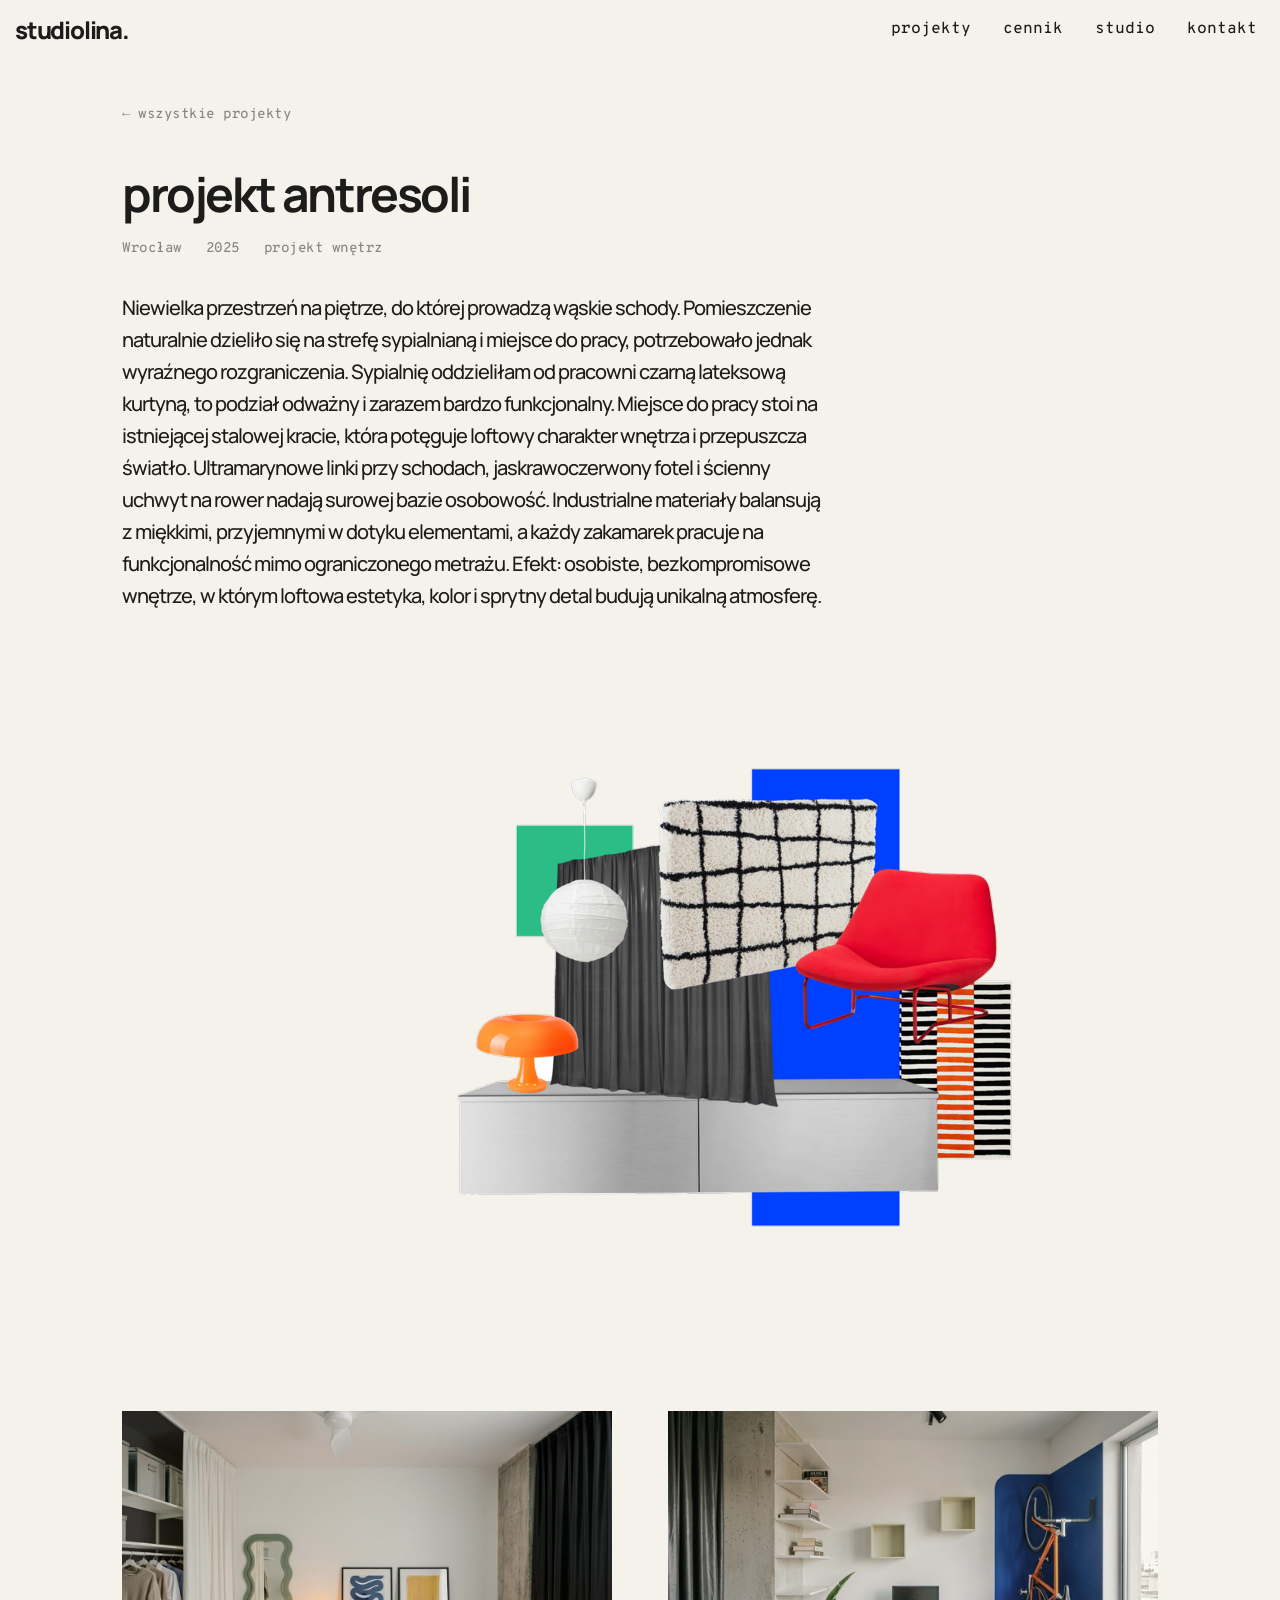
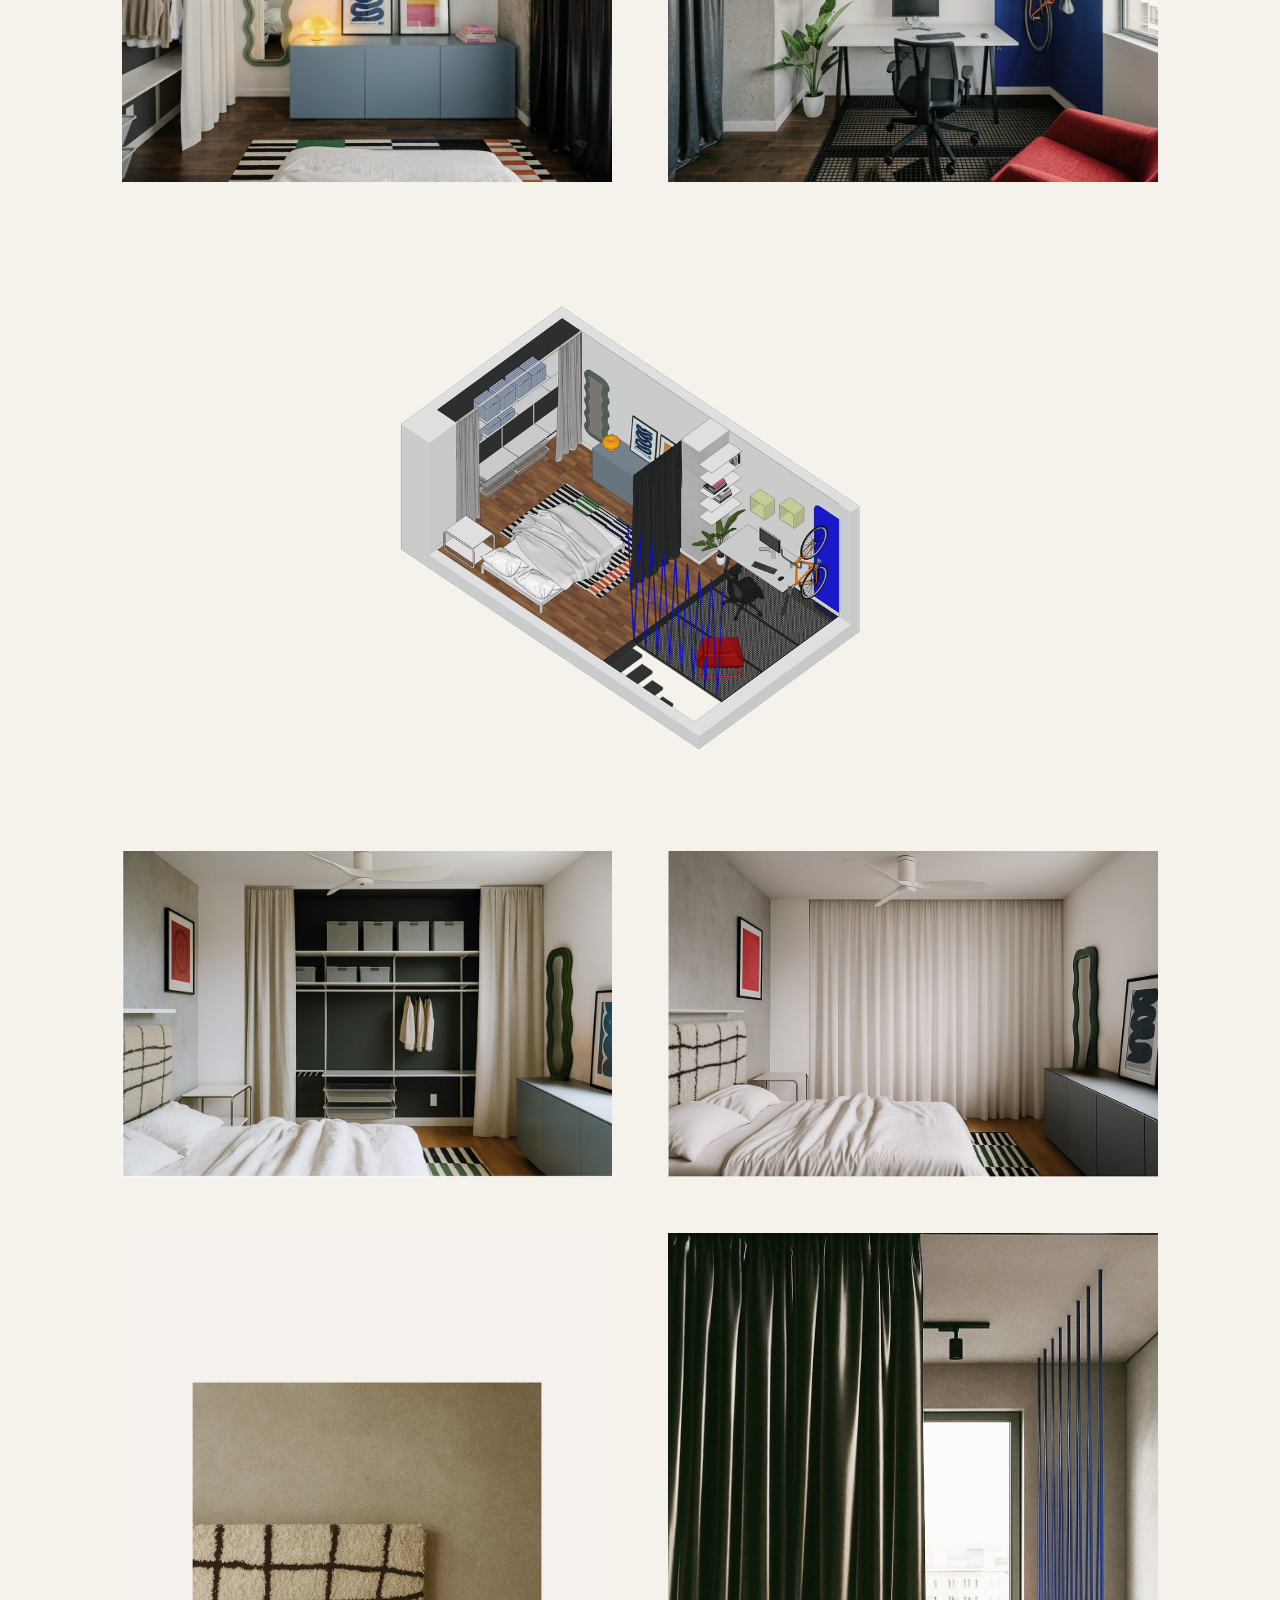
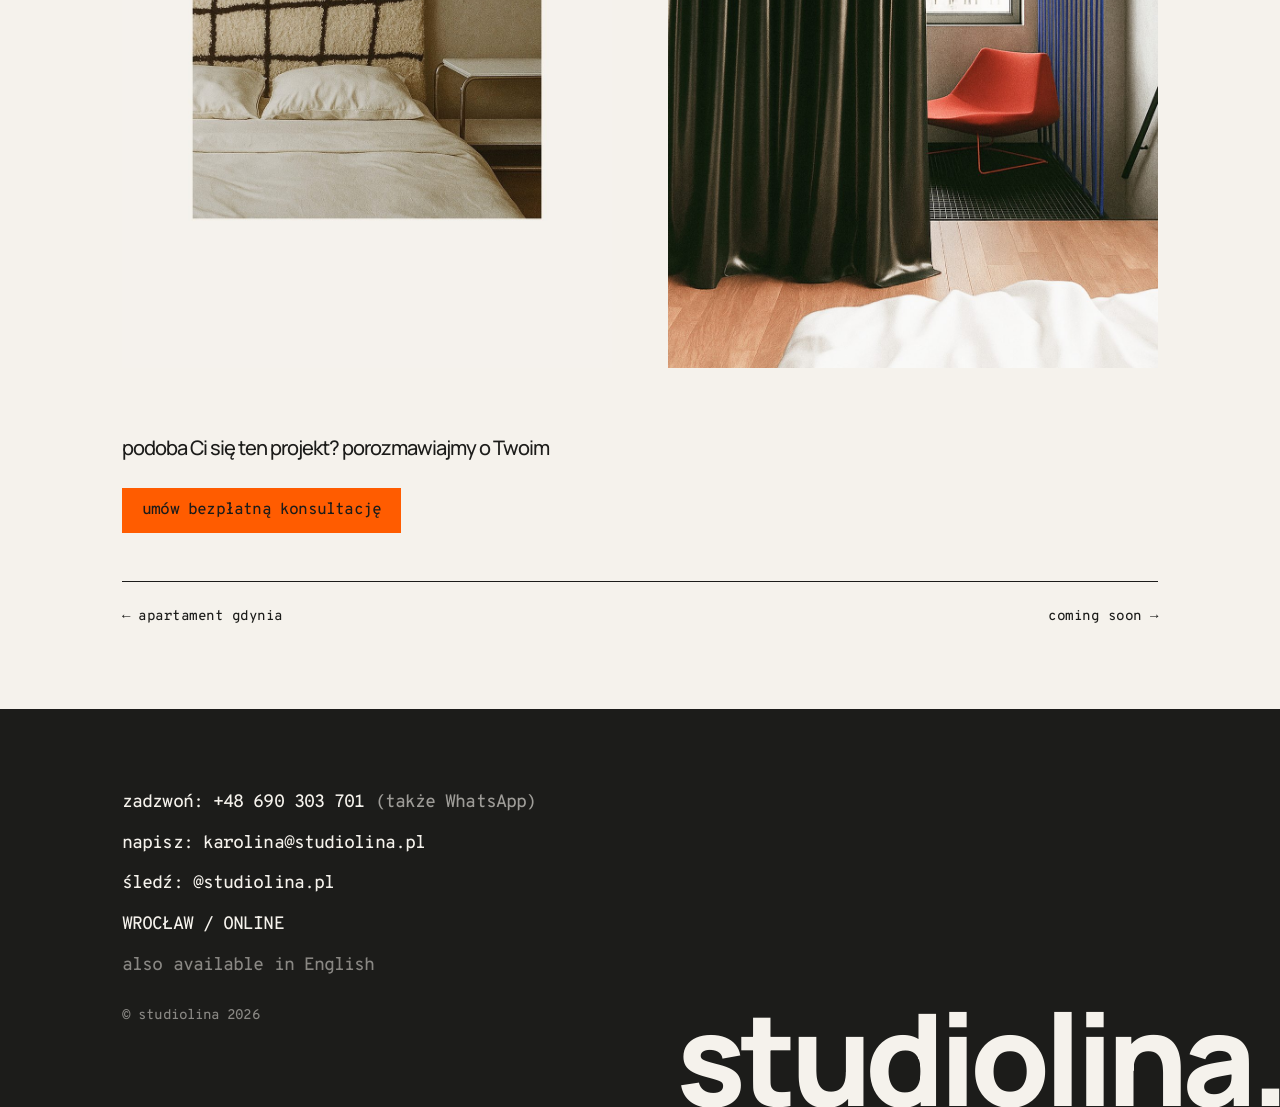
==== projekt-antresola.html @ fcff965a "Pierwsza wersja nowej strony" ====
<!DOCTYPE html>
<html lang="pl">
<head>
  <meta charset="UTF-8">
  <meta name="viewport" content="width=device-width, initial-scale=1.0">
  <meta name="description" content="Projekt antresoli – wnętrze loftowe, Wrocław, studiolina">
  <title>Projekt antresoli – studiolina</title>
  <link rel="preload" href="assets/fonts/manrope-800.woff2" as="font" type="font/woff2" crossorigin>
  <link rel="preload" href="assets/fonts/manrope-500.woff2" as="font" type="font/woff2" crossorigin>
  <link rel="stylesheet" href="style.css">
</head>
<body>

  <!-- NAV -->
  <nav class="nav">
    <a href="index.html" class="nav__logo">studiolina.</a>
    <button class="nav__burger" aria-label="Menu" aria-expanded="false">
      <span></span>
      <span></span>
      <span></span>
    </button>
    <div class="nav__links">
      <a href="index.html#projekty">projekty</a>
      <a href="index.html#cennik">cennik</a>
      <a href="index.html#studio">studio</a>
      <a href="index.html#kontakt">kontakt</a>
    </div>
  </nav>

  <!-- PROJEKT -->
  <section class="projekt">
    <div class="container">

      <a href="index.html#projekty" class="projekt__back">← wszystkie projekty</a>

      <h1 class="projekt__title">projekt antresoli</h1>

      <div class="projekt__meta">
        <span>Wrocław</span>
        <span>2025</span>
        <span>projekt wnętrz</span>
      </div>

      <p class="projekt__desc">Niewielka przestrzeń na piętrze, do której prowadzą wąskie schody. Pomieszczenie naturalnie dzieliło się na strefę sypialnianą i miejsce do pracy, potrzebowało jednak wyraźnego rozgraniczenia. Sypialnię oddzieliłam od pracowni czarną lateksową kurtyną, to podział odważny i zarazem bardzo funkcjonalny. Miejsce do pracy stoi na istniejącej stalowej kracie, która potęguje loftowy charakter wnętrza i przepuszcza światło. Ultramarynowe linki przy schodach, jaskrawoczerwony fotel i ścienny uchwyt na rower nadają surowej bazie osobowość. Industrialne materiały balansują z miękkimi, przyjemnymi w dotyku elementami, a każdy zakamarek pracuje na funkcjonalność mimo ograniczonego metrażu. Efekt: osobiste, bezkompromisowe wnętrze, w którym loftowa estetyka, kolor i sprytny detal budują unikalną atmosferę.</p>

      <div class="projekt__gallery">
        <img src="assets/antresola/antresola-1.png" alt="Projekt antresoli – strefa pracy na stalowej kracie">
        <div class="projekt__pair">
          <img src="assets/antresola/antresola-2.jpg" alt="Projekt antresoli">
          <img src="assets/antresola/antresola-3.jpg" alt="Projekt antresoli">
        </div>
        <img src="assets/antresola/antresola-4.png" alt="Projekt antresoli – strefa sypialniana">
        <div class="projekt__pair">
          <img src="assets/antresola/antresola-5.jpg" alt="Projekt antresoli">
          <img src="assets/antresola/antresola-6.jpg" alt="Projekt antresoli">
        </div>
        <div class="projekt__pair">
          <img src="assets/antresola/antresola-7.jpg" alt="Projekt antresoli">
          <img src="assets/antresola/antresola-8.jpg" alt="Projekt antresoli">
        </div>
      </div>

      <div class="projekt__cta">
        <p class="projekt__cta-text">podoba Ci się ten projekt? porozmawiajmy o Twoim</p>
        <a href="https://calendly.com/karolina-studiolina/20min" target="_blank" rel="noopener" class="btn btn--primary">umów bezpłatną konsultację</a>
      </div>

      <nav class="projekt__nav">
        <a href="projekt-gdynia.html" class="projekt__nav-item">← apartament gdynia</a>
        <a href="projekt-coming-soon.html" class="projekt__nav-item">coming soon →</a>
      </nav>

    </div>
  </section>

  <!-- FOOTER -->
  <footer id="kontakt" class="footer">
    <div class="container footer__content">
      <div class="footer__info">
        <p>zadzwoń: <a href="tel:+48690303701">+48 690 303 701</a> <span class="footer__note">(także WhatsApp)</span></p>
        <p>napisz: <a href="mailto:karolina@studiolina.pl">karolina@studiolina.pl</a></p>
        <p>śledź: <a href="https://instagram.com/studiolina.pl" target="_blank" rel="noopener">@studiolina.pl</a></p>
        <p class="footer__location">WROCŁAW / ONLINE</p>
        <p class="footer__lang">also available in English</p>
        <p class="footer__copy">© studiolina 2026</p>
      </div>
      <p class="footer__logo">studiolina.</p>
    </div>
  </footer>

  <script>
    const burger = document.querySelector('.nav__burger');
    const links = document.querySelector('.nav__links');

    burger.addEventListener('click', () => {
      burger.classList.toggle('active');
      links.classList.toggle('open');
      burger.setAttribute('aria-expanded', links.classList.contains('open'));
    });

    links.querySelectorAll('a').forEach(a => {
      a.addEventListener('click', () => {
        burger.classList.remove('active');
        links.classList.remove('open');
        burger.setAttribute('aria-expanded', 'false');
      });
    });

    // Scroll reveal
    const revealTargets = document.querySelectorAll('.projekt__gallery > *, .projekt__cta, .projekt__nav');

    const io = new IntersectionObserver(entries => {
      entries.forEach(e => {
        if (e.isIntersecting) {
          e.target.classList.add('is-visible');
          io.unobserve(e.target);
        }
      });
    }, { threshold: 0.1, rootMargin: '0px 0px -5% 0px' });

    revealTargets.forEach(el => {
      el.classList.add('reveal');
      io.observe(el);
    });
  </script>
</body>
</html>
---- style.css ----
/* ===== FONTY (self-hosted, bez zaleznosci od Google Fonts) ===== */
/* unicode-range: latin + latin-ext (polskie znaki: a c e l n o s z z) */

/* Manrope 500 */
@font-face {
  font-family: 'Manrope'; font-style: normal; font-weight: 500; font-display: swap;
  src: url('assets/fonts/manrope-500-ext.woff2') format('woff2');
  unicode-range: U+0100-02AF,U+0304,U+0308,U+0329,U+1E00-1E9F,U+1EF2-1EFF,U+2020,U+20A0-20AB,U+20AD-20C0,U+2113,U+2C60-2C7F,U+A720-A7FF;
}
@font-face {
  font-family: 'Manrope'; font-style: normal; font-weight: 500; font-display: swap;
  src: url('assets/fonts/manrope-500.woff2') format('woff2');
  unicode-range: U+0000-00FF,U+0131,U+0152-0153,U+02BB-02BC,U+02C6,U+02DA,U+02DC,U+0304,U+0308,U+0329,U+2000-206F,U+2074,U+20AC,U+2122,U+2191,U+2193,U+2212,U+2215,U+FEFF,U+FFFD;
}
/* Manrope 700 */
@font-face {
  font-family: 'Manrope'; font-style: normal; font-weight: 700; font-display: swap;
  src: url('assets/fonts/manrope-700-ext.woff2') format('woff2');
  unicode-range: U+0100-02AF,U+0304,U+0308,U+0329,U+1E00-1E9F,U+1EF2-1EFF,U+2020,U+20A0-20AB,U+20AD-20C0,U+2113,U+2C60-2C7F,U+A720-A7FF;
}
@font-face {
  font-family: 'Manrope'; font-style: normal; font-weight: 700; font-display: swap;
  src: url('assets/fonts/manrope-700.woff2') format('woff2');
  unicode-range: U+0000-00FF,U+0131,U+0152-0153,U+02BB-02BC,U+02C6,U+02DA,U+02DC,U+0304,U+0308,U+0329,U+2000-206F,U+2074,U+20AC,U+2122,U+2191,U+2193,U+2212,U+2215,U+FEFF,U+FFFD;
}
/* Manrope 800 (logo) */
@font-face {
  font-family: 'Manrope'; font-style: normal; font-weight: 800; font-display: swap;
  src: url('assets/fonts/manrope-800-ext.woff2') format('woff2');
  unicode-range: U+0100-02AF,U+0304,U+0308,U+0329,U+1E00-1E9F,U+1EF2-1EFF,U+2020,U+20A0-20AB,U+20AD-20C0,U+2113,U+2C60-2C7F,U+A720-A7FF;
}
@font-face {
  font-family: 'Manrope'; font-style: normal; font-weight: 800; font-display: swap;
  src: url('assets/fonts/manrope-800.woff2') format('woff2');
  unicode-range: U+0000-00FF,U+0131,U+0152-0153,U+02BB-02BC,U+02C6,U+02DA,U+02DC,U+0304,U+0308,U+0329,U+2000-206F,U+2074,U+20AC,U+2122,U+2191,U+2193,U+2212,U+2215,U+FEFF,U+FFFD;
}
/* Overpass Mono 500 */
@font-face {
  font-family: 'Overpass Mono'; font-style: normal; font-weight: 500; font-display: swap;
  src: url('assets/fonts/overpassmono-500-ext.woff2') format('woff2');
  unicode-range: U+0100-02AF,U+0304,U+0308,U+0329,U+1E00-1E9F,U+1EF2-1EFF,U+2020,U+20A0-20AB,U+20AD-20C0,U+2113,U+2C60-2C7F,U+A720-A7FF;
}
@font-face {
  font-family: 'Overpass Mono'; font-style: normal; font-weight: 500; font-display: swap;
  src: url('assets/fonts/overpassmono-500.woff2') format('woff2');
  unicode-range: U+0000-00FF,U+0131,U+0152-0153,U+02BB-02BC,U+02C6,U+02DA,U+02DC,U+0304,U+0308,U+0329,U+2000-206F,U+2074,U+20AC,U+2122,U+2191,U+2193,U+2212,U+2215,U+FEFF,U+FFFD;
}

/* ===== RESET & BASE ===== */
*, *::before, *::after {
  margin: 0;
  padding: 0;
  box-sizing: border-box;
}

:root {
  --bg: #f5f2ec;
  --accent-bg: #cad8de;
  --dark: #1c1c1a;
  --orange: #ff5c00;
  --heading: #2c4a52;
  --light: #f5f2ec;
  --font-main: 'Manrope', sans-serif;
  --font-mono: 'Overpass Mono', monospace;
  --max-width: 1196px;
  --side-padding: 122px;
  --ease-soft: cubic-bezier(0.22, 1, 0.36, 1);
}

/* ===== MOTION ===== */
/* klasa .reveal jest dodawana przez JS — bez JS wszystko jest widoczne */
.reveal {
  opacity: 0;
  transform: translateY(24px);
  transition:
    opacity 0.8s var(--ease-soft),
    transform 0.8s var(--ease-soft);
  transition-delay: var(--reveal-delay, 0s);
}

.reveal.is-visible {
  opacity: 1;
  transform: none;
}

@media (prefers-reduced-motion: reduce) {
  .reveal {
    opacity: 1;
    transform: none;
    transition: none;
  }
  .hero__overlay {
    animation: none;
  }
}

html {
  scroll-behavior: smooth;
}

body {
  font-family: var(--font-main);
  background-color: var(--bg);
  color: var(--dark);
  line-height: 1.6;
  -webkit-font-smoothing: antialiased;
}

a {
  color: inherit;
  text-decoration: none;
}

img {
  display: block;
  max-width: 100%;
}

/* ===== CONTAINER ===== */
.container {
  max-width: calc(var(--max-width) + var(--side-padding) * 2);
  margin: 0 auto;
  padding: 0 var(--side-padding);
}

/* ===== NAV ===== */
.nav {
  display: flex;
  justify-content: space-between;
  align-items: center;
  padding: 0 15px;
  height: 60px;
  background-color: var(--bg);
  position: sticky;
  top: 0;
  left: 0;
  right: 0;
  z-index: 100;
}

.nav__logo {
  font-family: var(--font-main);
  font-weight: 800;
  font-size: 24px;
  letter-spacing: -1.2px;
  color: var(--dark);
}

.nav__links {
  display: flex;
  gap: 16px;
  font-family: var(--font-mono);
  font-weight: 500;
  font-size: 16px;
}

.nav__links a {
  transition: background-color 0.3s ease, color 0.3s ease;
  padding: 4px 8px;
}

.nav__links a:hover {
  background-color: var(--orange);
  color: var(--dark);
}

.nav__lang {
  opacity: 0.6;
}

/* Burger — hidden on desktop */
.nav__burger {
  display: none;
  background: none;
  border: none;
  cursor: pointer;
  padding: 4px;
  z-index: 200;
}

.nav__burger span {
  display: block;
  width: 24px;
  height: 2px;
  background-color: var(--dark);
  margin: 5px 0;
  transition: transform 0.3s, opacity 0.3s;
}

.nav__burger.active span:nth-child(1) {
  transform: translateY(7px) rotate(45deg);
}

.nav__burger.active span:nth-child(2) {
  opacity: 0;
}

.nav__burger.active span:nth-child(3) {
  transform: translateY(-7px) rotate(-45deg);
}

/* ===== BUTTONS ===== */
.btn {
  display: inline-block;
  font-family: var(--font-mono);
  font-weight: 500;
  font-size: 16px;
  letter-spacing: -0.8px;
  padding: 10px 20px;
  cursor: pointer;
  transition: background-color 0.35s ease, color 0.35s ease, border-color 0.35s ease;
  white-space: nowrap;
}

.btn--primary {
  background-color: var(--orange);
  color: var(--dark);
}

.btn--primary:hover {
  background-color: var(--dark);
  color: var(--light);
}

.btn--outline {
  border: 1px solid var(--light);
  color: var(--light);
  background: transparent;
}

.btn--outline:hover {
  background-color: var(--light);
  color: var(--dark);
}

/* ===== HERO ===== */
.hero {
  position: relative;
  height: 100vh;
  min-height: 700px;
  max-height: 940px;
  overflow: hidden;
}

.hero__img {
  width: 100%;
  height: 100%;
  object-fit: cover;
}

/* Katowicka (hero_2): trzymaj dolną krawędź zdjęcia, ucinaj od góry */
.hero__img[src*="hero_2"] {
  object-position: center bottom;
}

/* gradient od lewej krawędzi do ~połowy szerokości hero */
.hero::after {
  content: '';
  position: absolute;
  inset: 0;
  background: linear-gradient(
    to right,
    rgba(28, 28, 26, 0.82) 0%,
    rgba(28, 28, 26, 0.55) 25%,
    rgba(28, 28, 26, 0) 55%
  );
  pointer-events: none;
}

.hero__overlay {
  position: absolute;
  left: max(var(--side-padding), calc(50vw - (var(--max-width) + var(--side-padding) * 2) / 2 + var(--side-padding)));
  bottom: 35%;
  max-width: 620px;
  z-index: 2;
  animation: hero-in 1s var(--ease-soft) 0.25s backwards;
}

@keyframes hero-in {
  from {
    opacity: 0;
    transform: translateY(24px);
  }
}

.hero__title {
  font-family: var(--font-main);
  font-weight: 700;
  font-size: 40px;
  line-height: 1.25;
  letter-spacing: -2px;
  color: var(--light);
  margin-bottom: 22px;
}

.hero__sub {
  font-family: var(--font-mono);
  font-weight: 500;
  font-size: 15px;
  letter-spacing: -0.5px;
  color: var(--light);
  opacity: 0.85;
  margin-bottom: 28px;
}

.hero__buttons {
  display: flex;
  gap: 16px;
}

.cennik__cta {
  display: flex;
  gap: 16px;
  justify-content: flex-start;
  align-items: center;
  flex-wrap: wrap;
}

/* outline button on the light cennik background needs dark contrast */
.cennik__cta .btn--outline {
  border-color: var(--dark);
  color: var(--dark);
}

.cennik__cta .btn--outline:hover {
  background-color: var(--dark);
  color: var(--light);
}

/* ----- Hero carousel ----- */
.hero__slides {
  position: absolute;
  inset: 0;
}

.hero__slide {
  position: absolute;
  inset: 0;
  display: block;
  opacity: 0;
  transition: opacity 1.2s ease;
}

.hero__slide.is-active {
  opacity: 1;
}

.hero__dots {
  position: absolute;
  right: var(--side-padding);
  top: 28px;
  z-index: 3;
  display: flex;
  gap: 10px;
}

.hero__dot {
  width: 11px;
  height: 11px;
  padding: 0;
  border: 1.5px solid var(--light);
  border-radius: 50%;
  background: transparent;
  cursor: pointer;
  transition: background-color 0.3s ease, transform 0.3s ease;
}

.hero__dot:hover {
  transform: scale(1.15);
}

.hero__dot.is-active {
  background: var(--light);
}

/* ===== SECTIONS ===== */
.section {
  padding: 80px 0;
}

.section--accent {
  background-color: var(--accent-bg);
}

.section__title {
  font-family: var(--font-main);
  font-weight: 700;
  font-size: 32px;
  letter-spacing: -1px;
  line-height: 1.25;
  color: var(--heading);
  margin-bottom: 50px;
}

.section__title--dark {
  color: var(--dark);
}

/* ===== PROCES ===== */
.proces__list {
  list-style: decimal;
  padding-left: 48px;
  margin-bottom: 50px;
  max-width: 1200px;
}

.proces__list li {
  font-size: 18px;
  font-weight: 400;
  letter-spacing: -0.5px;
  line-height: 1.5;
  color: var(--heading);
  margin-bottom: 24px;
}

.proces__list li strong {
  font-weight: 700;
}

.proces__time {
  opacity: 0.7;
}

.proces__inner {
  display: flex;
  align-items: stretch;
  gap: 64px;
}

.proces__text {
  flex: 1;
  min-width: 0;
}

.proces__photo {
  flex: 0 0 400px;
  width: 400px;
  max-width: 45%;
  aspect-ratio: 1 / 1;
  align-self: center;
  display: flex;
  align-items: center;
  justify-content: center;
  background-color: rgba(28, 28, 26, 0.06);
  border: 1px dashed rgba(28, 28, 26, 0.25);
  overflow: hidden;
}

.proces__photo--filled {
  background-color: transparent;
  border: none;
}

.proces__photo img {
  width: 100%;
  height: 100%;
  object-fit: cover;
  object-position: center 68%;
  display: block;
}

.proces__photo-label {
  font-family: var(--font-mono);
  font-size: 14px;
  line-height: 1.5;
  text-align: center;
  color: var(--dark);
  opacity: 0.45;
  padding: 0 16px;
}

/* ===== PROJEKTY ===== */
.projekty__grid {
  display: flex;
  gap: 28px;
}

.projekty__item {
  flex: 1;
}

.projekty__item .projekty__img-wrap {
  overflow: hidden;
}

.projekty__item img {
  width: 100%;
  display: block;
  transition: transform 1s var(--ease-soft);
}

.projekty__item:hover img {
  transform: scale(1.03);
}

.projekty__label {
  font-family: var(--font-mono);
  font-weight: 500;
  font-size: 13px;
  letter-spacing: -0.5px;
  color: var(--dark);
  padding-top: 8px;
  text-align: center;
  opacity: 0;
  transition: opacity 0.5s ease;
}

.projekty__item:hover .projekty__label {
  opacity: 1;
}

/* ===== OPINIE ===== */
.opinie__carousel {
  display: flex;
  align-items: center;
  gap: 24px;
  max-width: 1080px;
  margin: 0 auto 32px;
}

.opinie__track {
  flex: 1;
  display: grid;
}

.opinie__slide {
  grid-area: 1 / 1;
  opacity: 0;
  visibility: hidden;
  transition: opacity 0.5s ease;
}

.opinie__slide--active {
  opacity: 1;
  visibility: visible;
}

.opinie__pair {
  display: flex;
  justify-content: center;
  gap: 52px;
}

.opinie__item {
  flex: 1;
  max-width: 480px;
}

.opinie__text {
  font-weight: 500;
  font-size: 16px;
  letter-spacing: -0.5px;
  line-height: 1.7;
  color: var(--heading);
  margin-bottom: 12px;
}

.opinie__author {
  font-family: var(--font-mono);
  font-weight: 500;
  font-size: 13px;
  letter-spacing: -0.5px;
  color: var(--heading);
  opacity: 0.5;
}

.opinie__arrow {
  display: flex;
  align-items: center;
  justify-content: center;
  background: none;
  border: none;
  color: var(--heading);
  cursor: pointer;
  padding: 8px;
  transition: opacity 0.2s;
  flex-shrink: 0;
}

.opinie__arrow:hover {
  opacity: 0.6;
}

.opinie__source {
  font-family: var(--font-mono);
  font-weight: 500;
  font-size: 14px;
  letter-spacing: -0.5px;
}

.opinie__source a {
  color: var(--heading);
  opacity: 0.6;
  transition: opacity 0.2s;
}

.opinie__source a:hover {
  opacity: 1;
}

/* ===== CENNIK ===== */
.cennik__grid {
  display: flex;
  gap: 52px;
  margin-bottom: 50px;
}

.cennik__card {
  flex: 1;
  background-color: var(--dark);
  padding: 24px;
  color: var(--light);
  transition: transform 1s var(--ease-soft);
}

.cennik__card:hover {
  transform: scale(1.03);
}

.cennik__name {
  font-family: var(--font-main);
  font-weight: 500;
  font-size: 30px;
  letter-spacing: -1.6px;
  line-height: 1.5;
  margin-bottom: 8px;
}

.cennik__desc {
  font-weight: 500;
  font-size: 18px;
  letter-spacing: -0.8px;
  margin-bottom: 4px;
}

.cennik__price {
  font-weight: 700;
  font-size: 18px;
  letter-spacing: -0.8px;
  margin-bottom: 20px;
}

.cennik__list {
  list-style: disc;
  padding-left: 30px;
}

.cennik__list li {
  font-weight: 400;
  font-size: 16px;
  line-height: 1.4;
  margin-bottom: 10px;
}

/* ===== ABOUT ===== */
.about__grid {
  display: flex;
  gap: 52px;
  align-items: flex-start;
}

.about__photo {
  width: 364px;
  height: 493px;
  object-fit: cover;
  flex-shrink: 0;
}

.about__text {
  font-weight: 500;
  font-size: 16px;
  letter-spacing: 0;
  line-height: 1.6;
  max-width: 464px;
  color: var(--heading);
}

.about__text p {
  margin-bottom: 20px;
}

.about__text a {
  color: var(--heading);
  text-decoration: underline;
  text-underline-offset: 3px;
  transition: color 0.3s ease;
}

.about__text a:hover {
  color: var(--orange);
}

/* ===== PROJEKT (podstrona) ===== */
.projekt {
  padding: 40px 0 80px;
}

.projekt__back {
  display: inline-block;
  font-family: var(--font-mono);
  font-weight: 500;
  font-size: 14px;
  letter-spacing: -0.5px;
  color: var(--dark);
  opacity: 0.5;
  margin-bottom: 40px;
  transition: opacity 0.2s;
}

.projekt__back:hover {
  opacity: 1;
}

.projekt__title {
  font-family: var(--font-main);
  font-weight: 700;
  font-size: 48px;
  letter-spacing: -2.4px;
  line-height: 1.15;
  color: var(--dark);
  margin-bottom: 16px;
}

.projekt__meta {
  display: flex;
  gap: 24px;
  font-family: var(--font-mono);
  font-weight: 500;
  font-size: 14px;
  letter-spacing: -0.5px;
  color: var(--dark);
  opacity: 0.5;
  margin-bottom: 32px;
}

.projekt__desc {
  font-weight: 500;
  font-size: 20px;
  letter-spacing: -1px;
  line-height: 1.6;
  max-width: 700px;
  margin-bottom: 48px;
}

.projekt__gallery {
  display: flex;
  flex-direction: column;
  gap: 56px;
}

.projekt__gallery img {
  width: 100%;
  display: block;
}

.projekt__gallery img.projekt__img--half {
  width: 50%;
}

.projekt__pair {
  display: flex;
  gap: 56px;
}

.projekt__pair img {
  flex: 1;
  min-width: 0;
  object-fit: cover;
}

/* powiększenie zawartości obrazu bez zmiany layoutu (np. rzut z dużymi marginesami) */
.projekt__zoom-wrap {
  flex: 1;
  min-width: 0;
  overflow: hidden;
}

.projekt__zoom-wrap img {
  width: 100%;
  height: 100%;
  object-fit: contain;
  transform: scale(1.3);
  transform-origin: center 68%;
}

.projekt__cta {
  margin-top: 64px;
  text-align: left;
}

.projekt__cta-text {
  font-weight: 500;
  font-size: 20px;
  letter-spacing: -1px;
  line-height: 1.6;
  margin-bottom: 24px;
}

.projekt__nav {
  display: flex;
  justify-content: space-between;
  align-items: center;
  margin-top: 48px;
  padding-top: 24px;
  border-top: 1px solid var(--dark);
  font-family: var(--font-mono);
  font-weight: 500;
  font-size: 14px;
  letter-spacing: -0.5px;
}

.projekt__nav-item {
  transition: color 0.2s;
}

.projekt__nav-item:hover {
  color: var(--orange);
}

.projekt__nav-item--disabled {
  opacity: 0.3;
  pointer-events: none;
}

/* ===== FOOTER ===== */
.footer {
  background-color: var(--dark);
  padding: 80px 0;
  position: relative;
  overflow: hidden;
}

.footer__content {
  display: flex;
  justify-content: space-between;
  align-items: flex-end;
}

.footer__info {
  font-family: var(--font-mono);
  font-weight: 500;
  font-size: 18px;
  letter-spacing: -0.9px;
  color: var(--light);
}

.footer__info p {
  margin-bottom: 12px;
}

.footer__info p:last-child {
  margin-bottom: 0;
}

.footer__info a:hover {
  color: var(--orange);
}

.footer__note {
  opacity: 0.6;
}

.footer__location {
  margin-top: 12px;
  font-weight: 500;
}

.footer__lang {
  opacity: 0.5;
  margin-top: 8px;
}

.footer__copy {
  opacity: 0.5;
  margin-top: 24px;
  font-size: 14px;
}

.footer__logo {
  font-family: var(--font-main);
  font-weight: 800;
  font-size: 128px;
  letter-spacing: -6.4px;
  color: var(--light);
  line-height: 1;
  position: absolute;
  bottom: -14px;
  right: -5px;
}


/* ===== RESPONSIVE ===== */
@media (max-width: 1024px) {
  :root {
    --side-padding: 40px;
  }

  .hero__title {
    font-size: 32px;
  }

  .section__title {
    font-size: 28px;
  }

  .hero__overlay {
    left: 40px;
    max-width: 500px;
  }

  .proces__list li {
    font-size: 18px;
  }

  .proces__inner {
    flex-direction: column;
    gap: 40px;
  }

  .proces__photo {
    flex-basis: auto;
    width: 100%;
    max-width: 400px;
    min-height: 0;
    aspect-ratio: 1 / 1;
    align-self: center;
    margin-left: auto;
    margin-right: auto;
  }

  .projekty__grid {
    flex-wrap: wrap;
  }

  .projekty__item {
    flex: 0 0 calc(33.33% - 19px);
  }

  .cennik__grid {
    flex-direction: column;
    gap: 24px;
  }

  .about__grid {
    flex-direction: column;
  }

  .about__photo {
    width: 100%;
    height: auto;
  }

  .about__text {
    max-width: 100%;
  }

  .projekt__title {
    font-size: 36px;
  }

  .footer__content {
    flex-direction: column;
    align-items: flex-start;
    gap: 40px;
  }

  .footer__logo {
    font-size: 72px;
  }
}

@media (max-width: 640px) {
  :root {
    --side-padding: 20px;
  }

  .nav {
    padding: 16px 20px;
  }

  .nav__burger {
    display: block;
  }

  .nav__links {
    display: flex;
    flex-direction: column;
    align-items: center;
    justify-content: center;
    gap: 32px;
    position: fixed;
    top: 0;
    left: 0;
    right: 0;
    bottom: 0;
    background-color: var(--bg);
    font-size: 24px;
    z-index: 150;
    opacity: 0;
    pointer-events: none;
    transition: opacity 0.3s;
  }

  .nav__links.open {
    opacity: 1;
    pointer-events: auto;
  }

  .hero {
    min-height: 500px;
    max-height: 700px;
  }

  /* na mobile gradient idzie od dołu, nie od lewej */
  .hero::after {
    background: linear-gradient(
      to top,
      rgba(28, 28, 26, 0.85) 0%,
      rgba(28, 28, 26, 0.45) 45%,
      rgba(28, 28, 26, 0) 75%
    );
  }

  .hero__overlay {
    left: 20px;
    right: 20px;
    bottom: 10%;
    max-width: none;
  }

  .hero__title {
    font-size: 26px;
    letter-spacing: -1.2px;
  }

  .hero__sub {
    font-size: 13px;
  }

  .hero__buttons {
    flex-direction: column;
    gap: 10px;
  }

  .btn {
    text-align: center;
  }

  .section .container > .btn {
    display: block;
    text-align: center;
  }

  /* przycisk w sekcji "proces" — pełna szerokość */
  .proces__text > .btn {
    display: block;
    width: 100%;
    text-align: center;
  }

  /* przyciski w cenniku — w kolumnie, na całą szerokość */
  .cennik__cta {
    flex-direction: column;
    align-items: stretch;
  }

  .section {
    padding: 60px 0;
  }

  .section__title {
    font-size: 24px;
    margin-bottom: 30px;
  }

  .proces__list {
    padding-left: 24px;
  }

  .proces__list li {
    font-size: 18px;
    margin-bottom: 24px;
  }

  .projekty__grid {
    gap: 0;
  }

  .projekty__item {
    flex: 0 0 100%;
    margin-bottom: 32px;
  }

  .projekty__item:last-child {
    margin-bottom: 0;
  }

  .projekty__item .projekty__img-wrap {
    aspect-ratio: 3 / 4;
  }

  .projekty__item .projekty__img-wrap img {
    height: 100%;
    object-fit: cover;
  }

  .projekty__label {
    opacity: 1;
    padding-top: 6px;
  }

  .about__text {
    font-size: 18px;
  }

  .opinie__pair {
    flex-direction: column;
    gap: 32px;
  }

  .opinie__arrow {
    display: none;
  }

  .opinie__track {
    display: block;
  }

  .opinie__slide {
    opacity: 1;
    visibility: visible;
    position: static;
    margin-bottom: 32px;
  }

  .projekt__title {
    font-size: 28px;
    letter-spacing: -1.4px;
  }

  .projekt__meta {
    gap: 16px;
    font-size: 12px;
    flex-wrap: wrap;
  }

  .projekt__desc {
    font-size: 17px;
    margin-bottom: 32px;
  }

  .projekt__gallery {
    gap: 12px;
  }

  .projekt__pair {
    flex-direction: column;
    gap: 12px;
  }

  .cennik__card {
    padding: 20px;
  }

  .cennik__name {
    font-size: 26px;
  }

  .footer__info {
    font-size: 14px;
    margin-top: -10px;
  }

  .footer__logo {
    font-size: 48px;
    letter-spacing: -2px;
    bottom: -6px;
    right: -5px;
  }
}
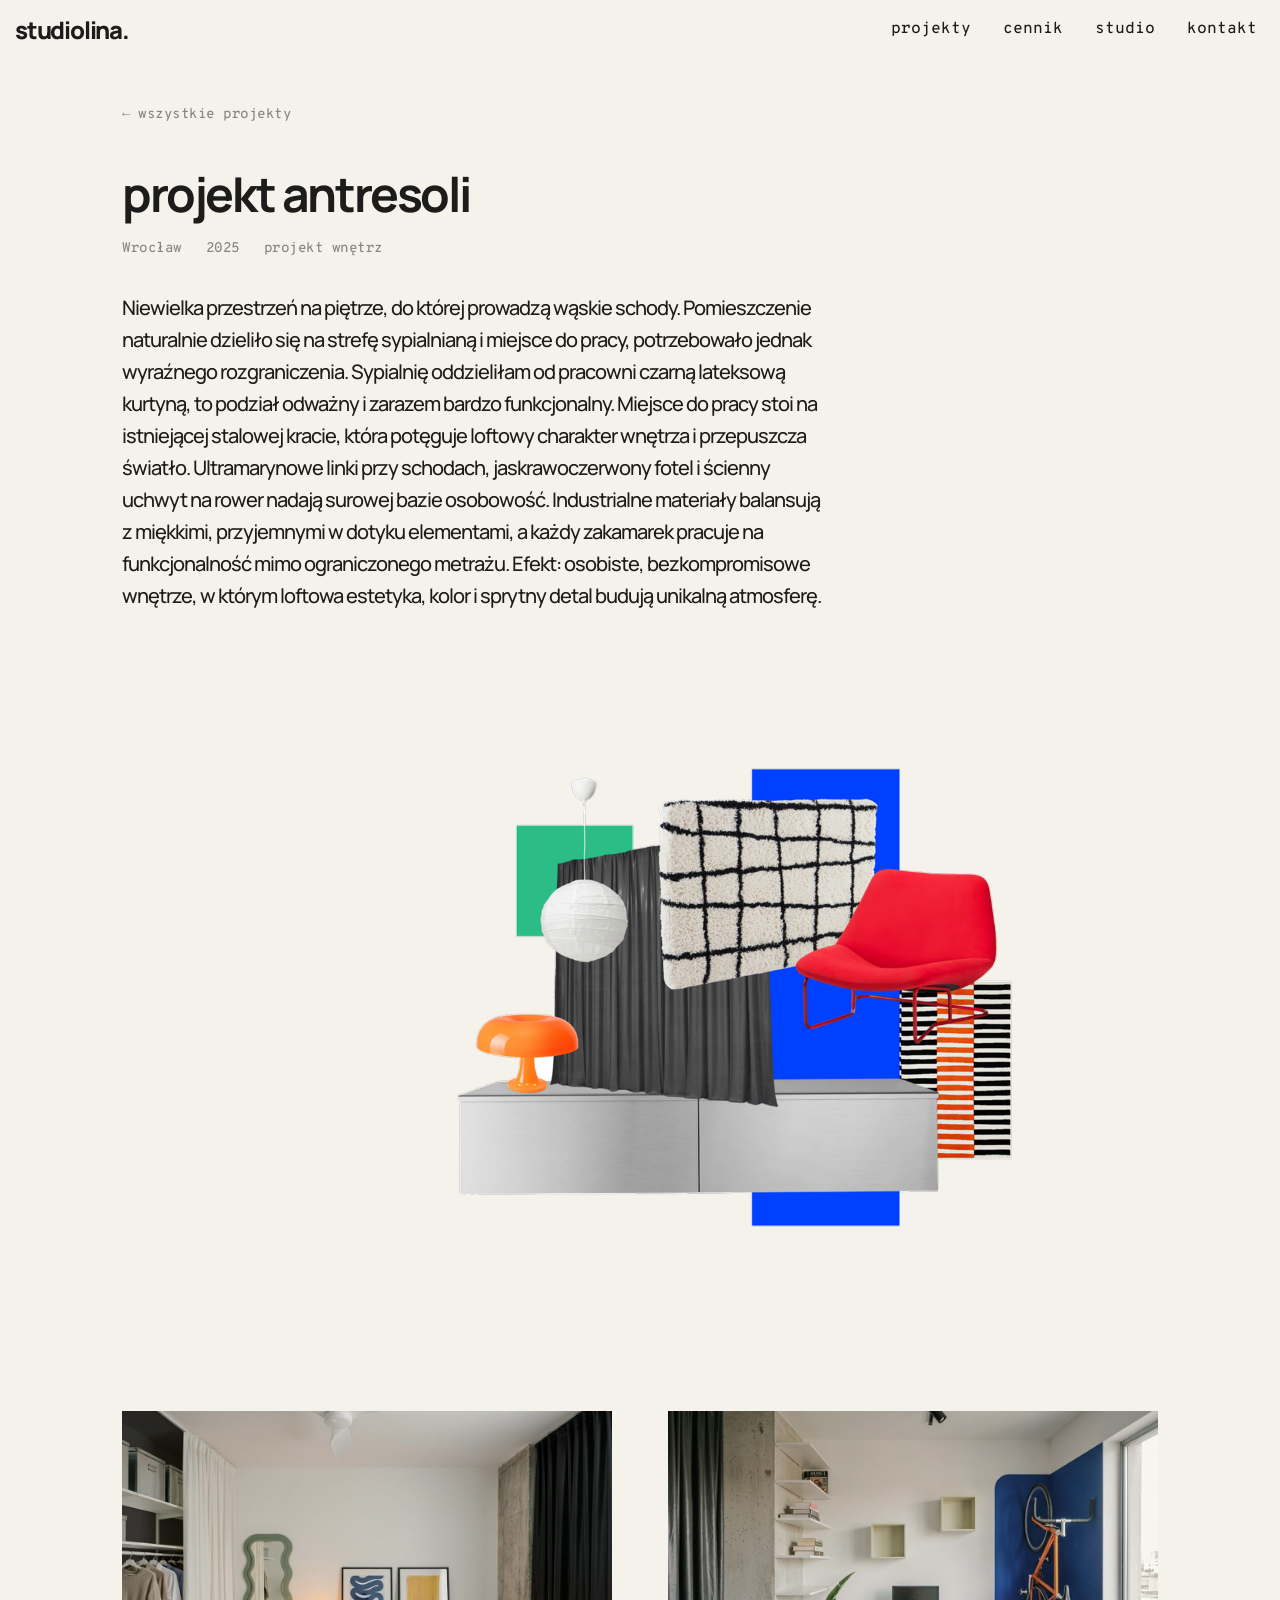
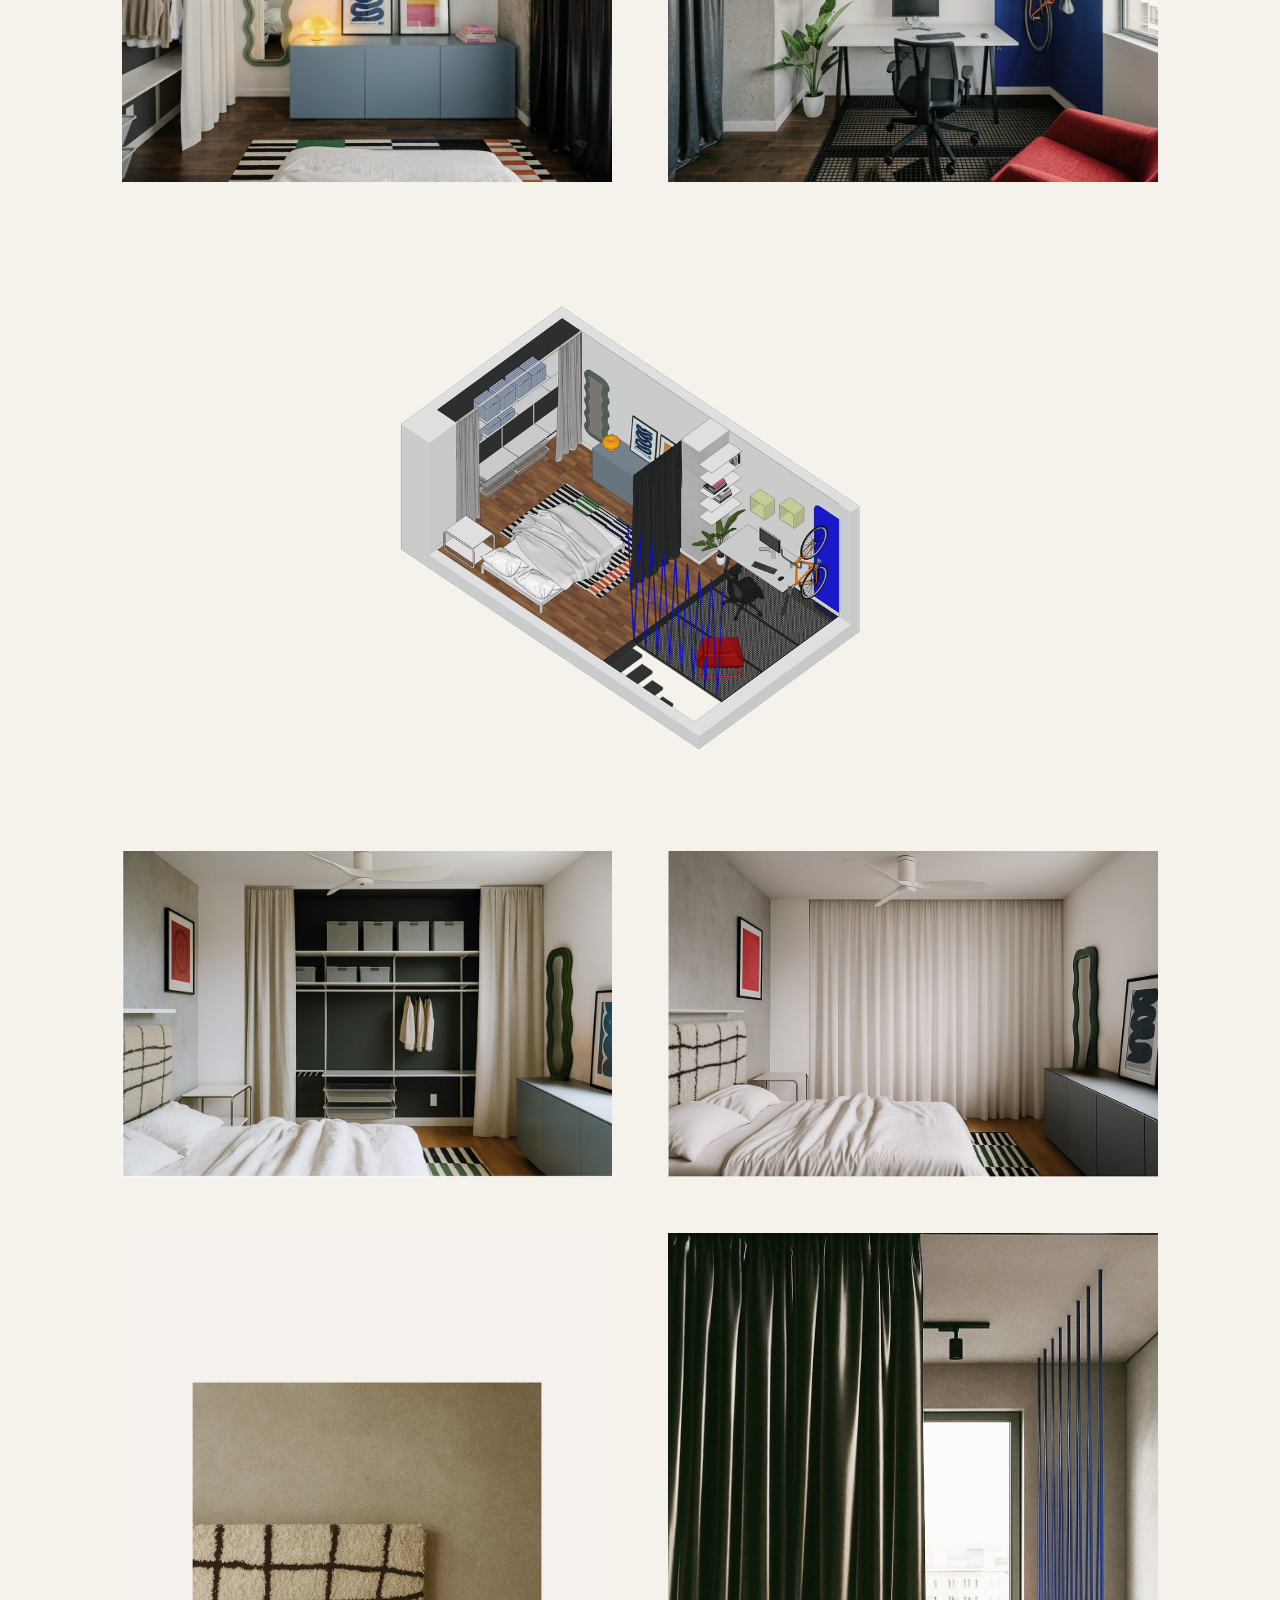
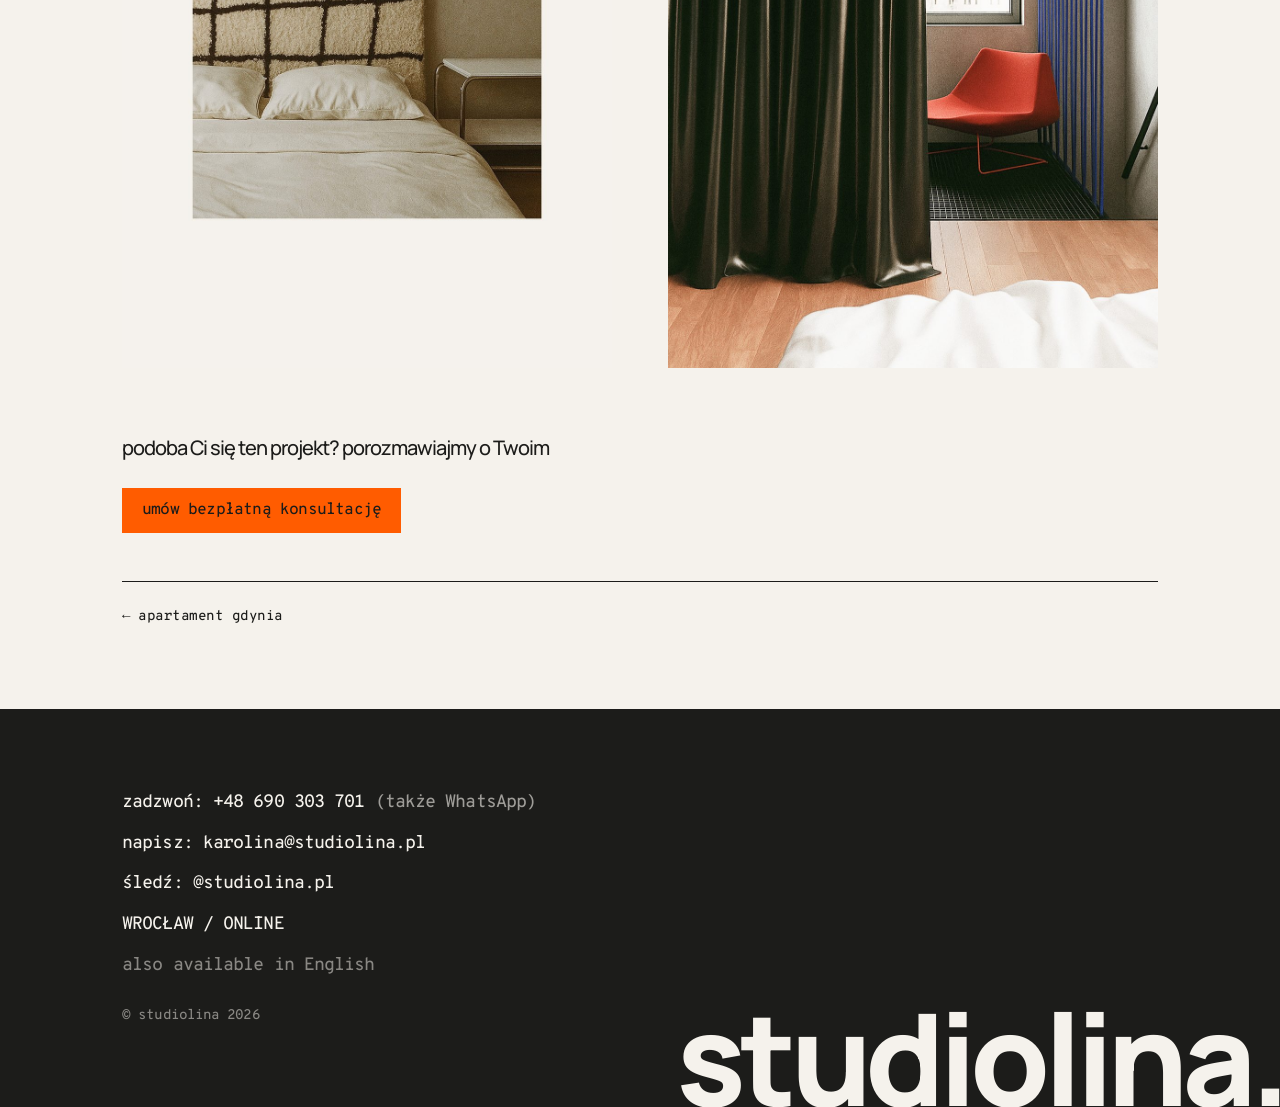
==== commit 3592b982: "Hero: dodaj 3. slajd biskupin_4 z wersja mobilna" ====
--- a/projekt-antresola.html
+++ b/projekt-antresola.html
@@ -1,6 +1,15 @@
 <!DOCTYPE html>
 <html lang="pl">
 <head>
+  <!-- Google tag (gtag.js) -->
+  <script async src="https://www.googletagmanager.com/gtag/js?id=G-KGEE62H60R"></script>
+  <script>
+    window.dataLayer = window.dataLayer || [];
+    function gtag(){dataLayer.push(arguments);}
+    gtag('js', new Date());
+    gtag('config', 'G-KGEE62H60R');
+  </script>
+
   <meta charset="UTF-8">
   <meta name="viewport" content="width=device-width, initial-scale=1.0">
   <meta name="description" content="Projekt antresoli – wnętrze loftowe, Wrocław, studiolina">
@@ -67,7 +76,7 @@
 
       <nav class="projekt__nav">
         <a href="projekt-gdynia.html" class="projekt__nav-item">← apartament gdynia</a>
-        <a href="projekt-coming-soon.html" class="projekt__nav-item">coming soon →</a>
+        <span class="projekt__nav-item projekt__nav-item--disabled"></span>
       </nav>
 
     </div>
--- a/style.css
+++ b/style.css
@@ -288,19 +288,23 @@
   font-weight: 700;
   font-size: 40px;
   line-height: 1.25;
-  letter-spacing: -2px;
+  letter-spacing: 0;
   color: var(--light);
   margin-bottom: 22px;
 }
 
 .hero__sub {
-  font-family: var(--font-mono);
-  font-weight: 500;
-  font-size: 15px;
-  letter-spacing: -0.5px;
+  font-family: var(--font-main);
+  font-weight: 500;
+  font-size: 19px;
+  letter-spacing: 0;
   color: var(--light);
-  opacity: 0.85;
+  opacity: 1;
   margin-bottom: 28px;
+}
+
+.hero__br-mobile {
+  display: none;
 }
 
 .hero__buttons {
@@ -1030,11 +1034,15 @@
 
   .hero__title {
     font-size: 26px;
-    letter-spacing: -1.2px;
+    letter-spacing: 0;
   }
 
   .hero__sub {
-    font-size: 13px;
+    font-size: 15px;
+  }
+
+  .hero__br-mobile {
+    display: inline;
   }
 
   .hero__buttons {
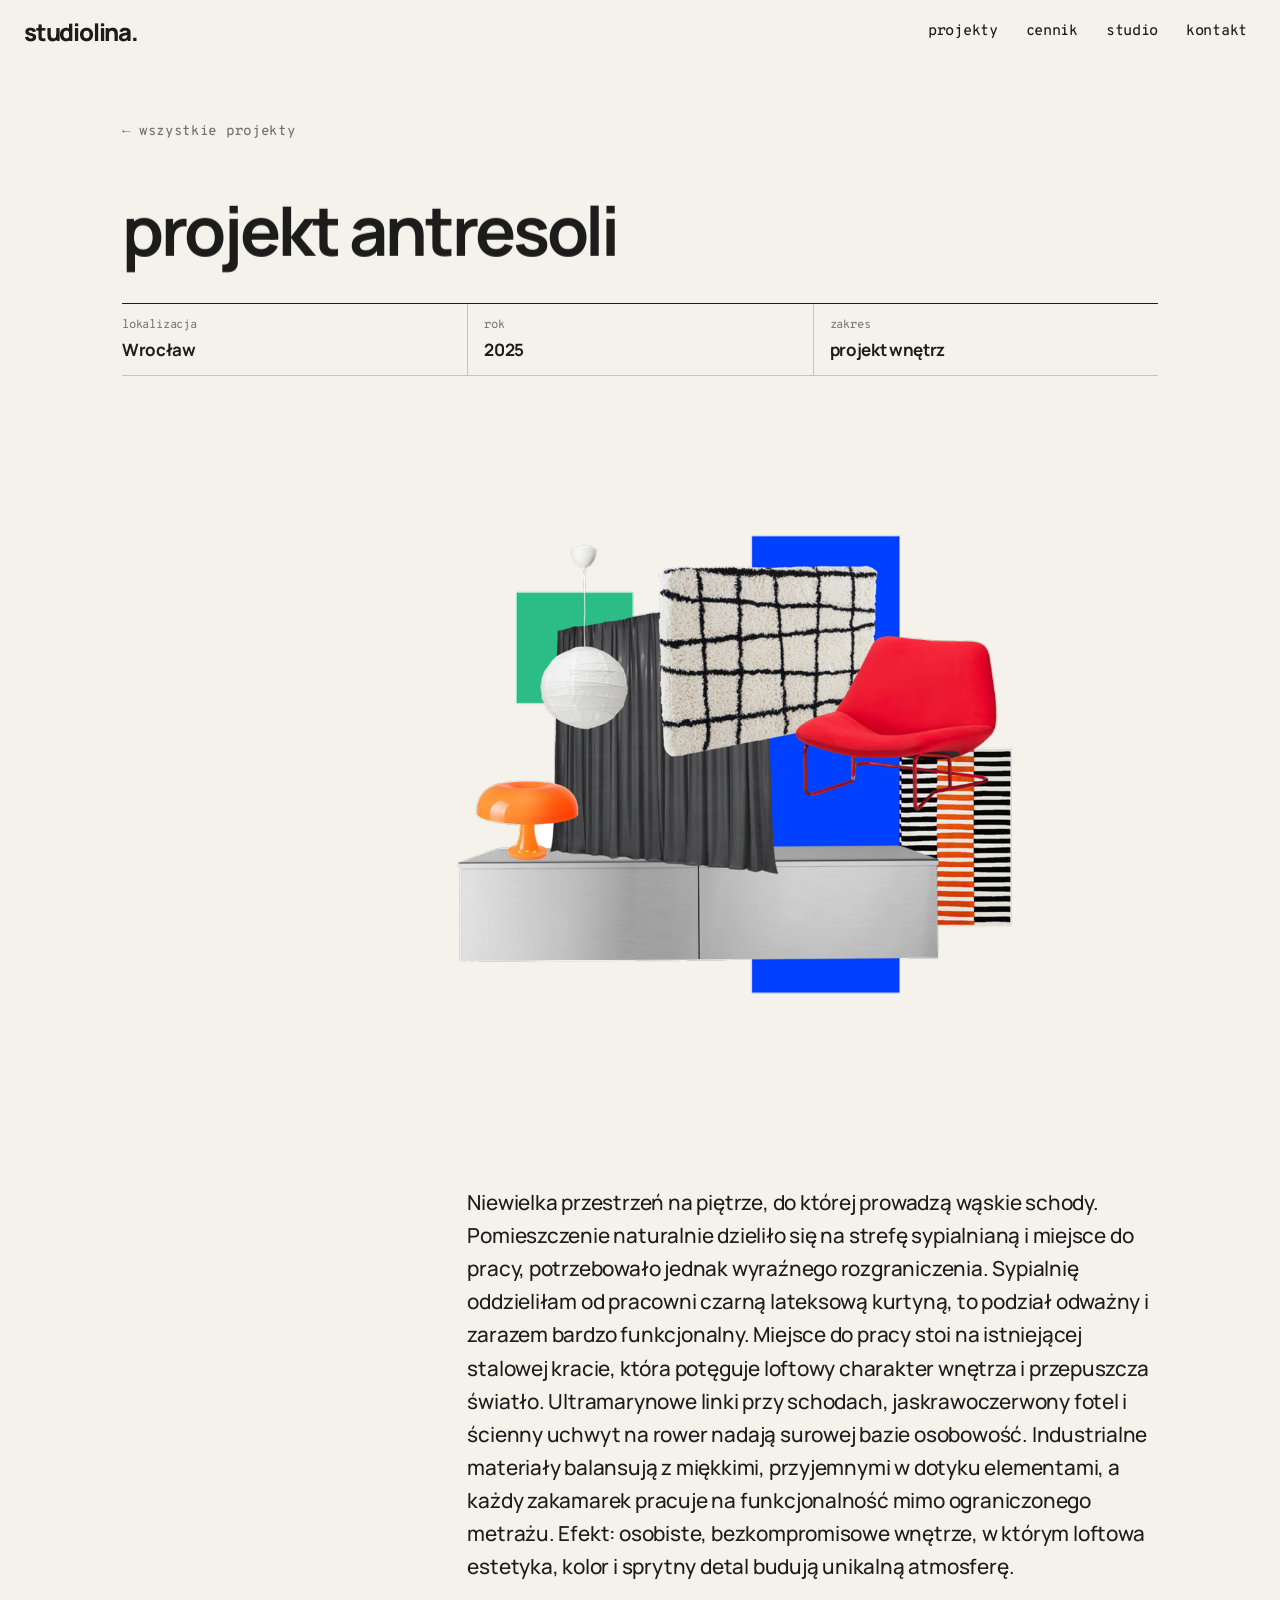
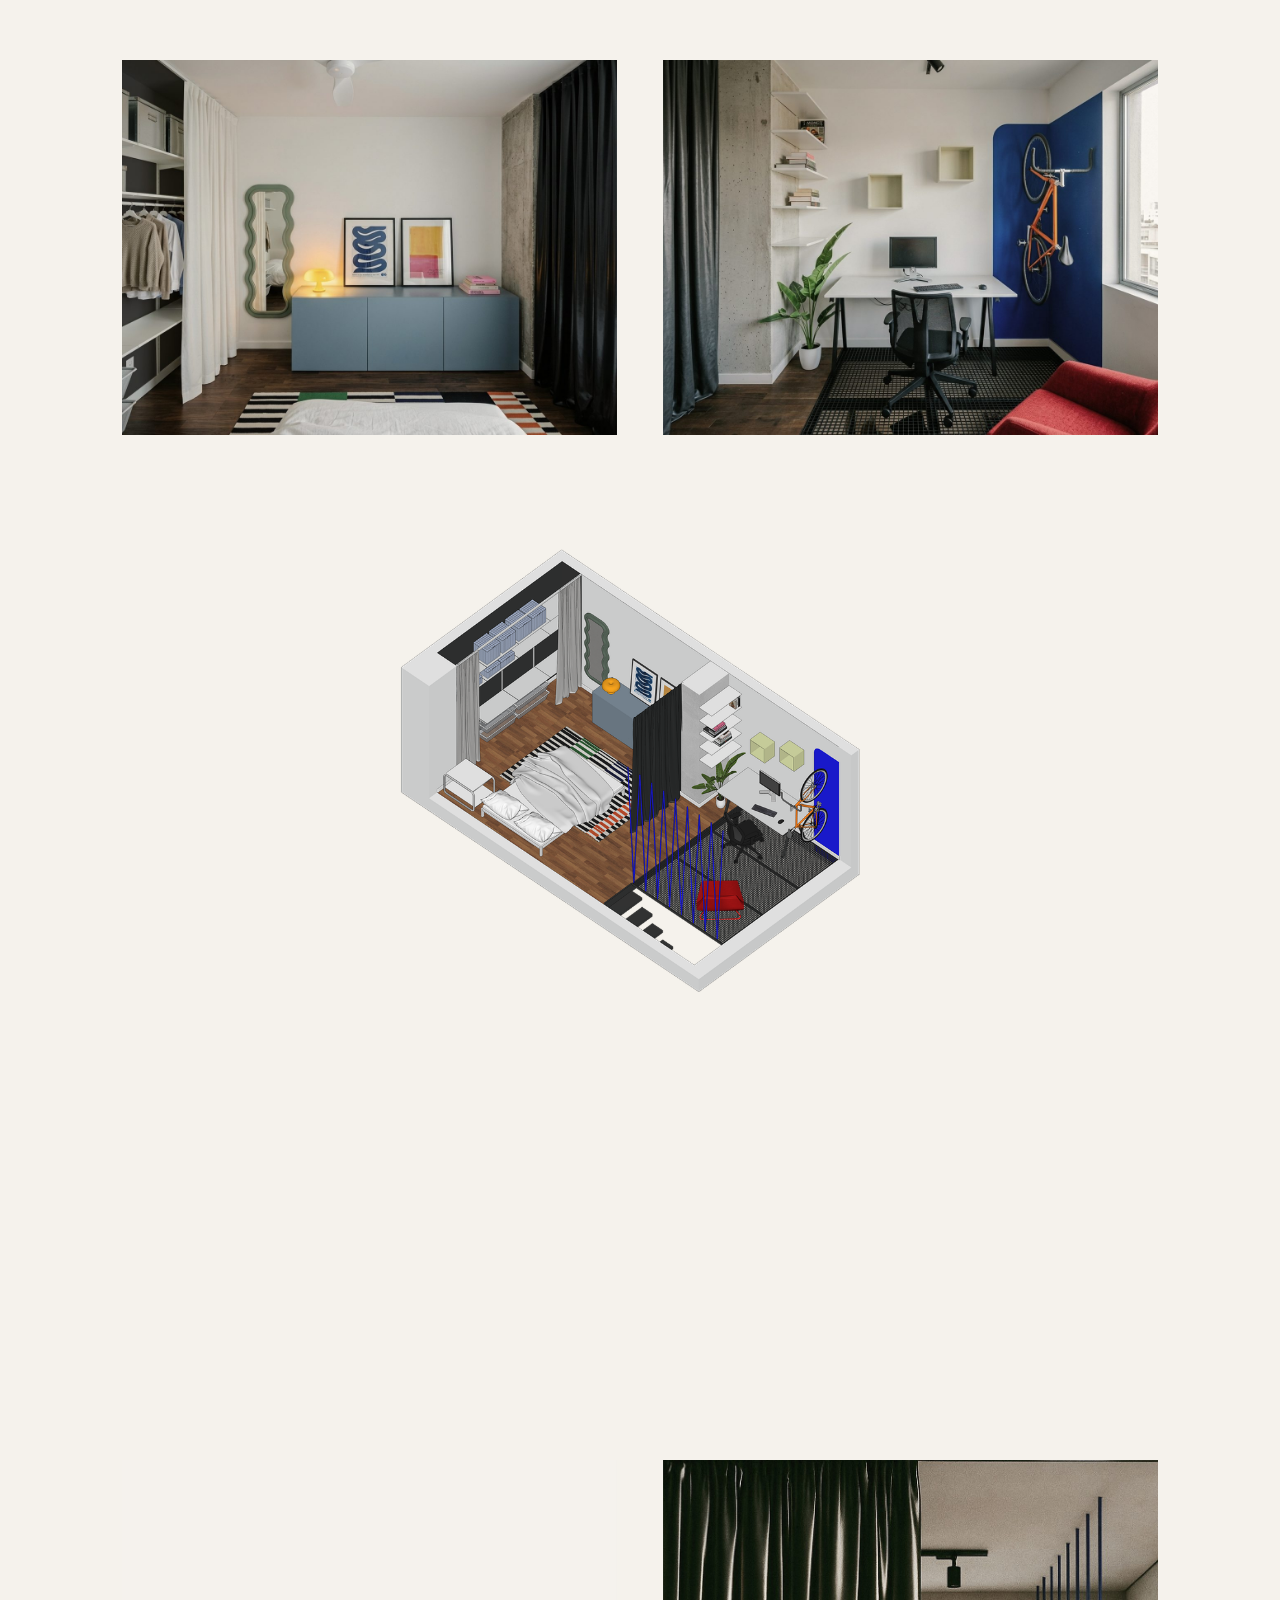
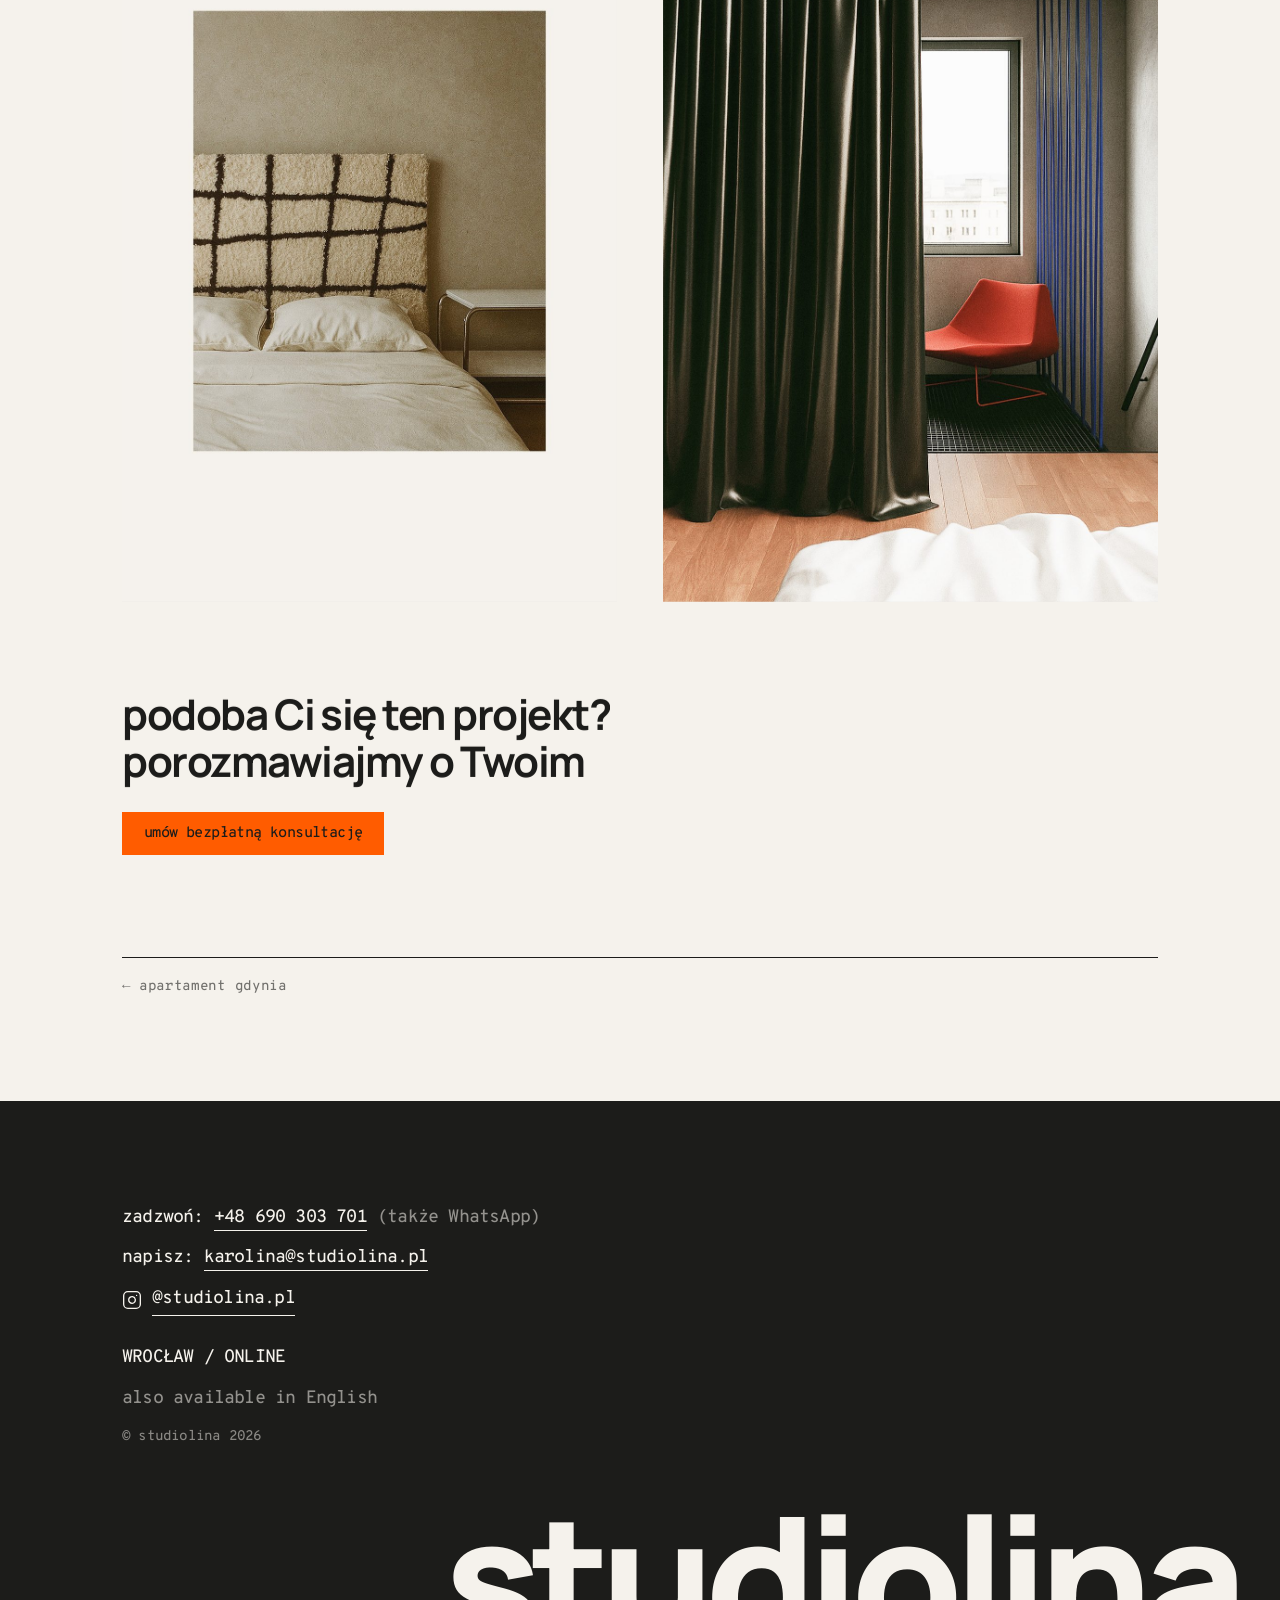
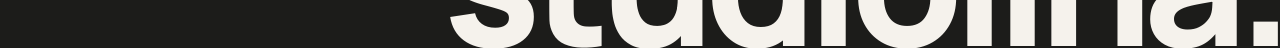
==== commit fd154e97: "Nowa strona: animacje, proces, przejscia miedzy stronami" ====
--- a/projekt-antresola.html
+++ b/projekt-antresola.html
@@ -12,125 +12,104 @@
 
   <meta charset="UTF-8">
   <meta name="viewport" content="width=device-width, initial-scale=1.0">
-  <meta name="description" content="Projekt antresoli – wnętrze loftowe, Wrocław, studiolina">
-  <title>Projekt antresoli – studiolina</title>
-  <link rel="preload" href="assets/fonts/manrope-800.woff2" as="font" type="font/woff2" crossorigin>
+  <meta name="description" content="Projekt antresoli, wnętrze loftowe, Wrocław, studiolina">
+  <meta name="theme-color" content="#f5f2ec">
+  <title>Projekt antresoli | studiolina</title>
+  <script>
+    document.documentElement.classList.add('js');
+    setTimeout(function () { if (!window.__slReady) document.documentElement.classList.remove('js'); }, 3000);
+  </script>
+  <link rel="preload" href="assets/fonts/manrope-700.woff2" as="font" type="font/woff2" crossorigin>
   <link rel="preload" href="assets/fonts/manrope-500.woff2" as="font" type="font/woff2" crossorigin>
   <link rel="stylesheet" href="style.css">
+  <script src="js/lenis.min.js" defer></script>
+  <script src="js/main.js" defer></script>
+  <script type="speculationrules">
+    { "prefetch": [{ "where": { "selector_matches": ".next a, a.next__link, a.next__prev, a.projekt__back" }, "eagerness": "moderate" }] }
+  </script>
 </head>
-<body>
+<body class="page-project">
 
-  <!-- NAV -->
-  <nav class="nav">
-    <a href="index.html" class="nav__logo">studiolina.</a>
-    <button class="nav__burger" aria-label="Menu" aria-expanded="false">
-      <span></span>
-      <span></span>
-      <span></span>
+  <a class="skip" href="#tresc">przejdź do treści</a>
+
+  <header class="nav" data-nav>
+    <a href="index.html" class="nav__logo" aria-label="studiolina, strona główna">studiolina.</a>
+    <nav class="nav__links" id="menu" aria-label="Główna nawigacja">
+      <a href="index.html#projekty"><span>projekty</span></a>
+      <a href="index.html#cennik"><span>cennik</span></a>
+      <a href="index.html#studio"><span>studio</span></a>
+      <a href="index.html#kontakt"><span>kontakt</span></a>
+      <div class="nav__menu-foot">
+        <a href="mailto:karolina@studiolina.pl">karolina@studiolina.pl</a>
+        <a href="tel:+48690303701">+48 690 303 701</a>
+      </div>
+    </nav>
+    <button class="nav__burger" aria-label="Menu" aria-expanded="false" aria-controls="menu">
+      <span></span><span></span>
     </button>
-    <div class="nav__links">
-      <a href="index.html#projekty">projekty</a>
-      <a href="index.html#cennik">cennik</a>
-      <a href="index.html#studio">studio</a>
-      <a href="index.html#kontakt">kontakt</a>
-    </div>
-  </nav>
+  </header>
 
-  <!-- PROJEKT -->
-  <section class="projekt">
+  <main id="tresc" class="projekt">
     <div class="container">
 
-      <a href="index.html#projekty" class="projekt__back">← wszystkie projekty</a>
+      <a href="index.html#projekty" class="projekt__back"><span>←</span> wszystkie projekty</a>
 
-      <h1 class="projekt__title">projekt antresoli</h1>
+      <h1 class="projekt__title" data-split>projekt antresoli</h1>
 
-      <div class="projekt__meta">
-        <span>Wrocław</span>
-        <span>2025</span>
-        <span>projekt wnętrz</span>
-      </div>
+      <dl class="titleblock" style="--cols:3">
+        <div class="titleblock__cell"><dt>lokalizacja</dt><dd>Wrocław</dd></div>
+        <div class="titleblock__cell"><dt>rok</dt><dd>2025</dd></div>
+        <div class="titleblock__cell"><dt>zakres</dt><dd>projekt wnętrz</dd></div>
+      </dl>
 
-      <p class="projekt__desc">Niewielka przestrzeń na piętrze, do której prowadzą wąskie schody. Pomieszczenie naturalnie dzieliło się na strefę sypialnianą i miejsce do pracy, potrzebowało jednak wyraźnego rozgraniczenia. Sypialnię oddzieliłam od pracowni czarną lateksową kurtyną, to podział odważny i zarazem bardzo funkcjonalny. Miejsce do pracy stoi na istniejącej stalowej kracie, która potęguje loftowy charakter wnętrza i przepuszcza światło. Ultramarynowe linki przy schodach, jaskrawoczerwony fotel i ścienny uchwyt na rower nadają surowej bazie osobowość. Industrialne materiały balansują z miękkimi, przyjemnymi w dotyku elementami, a każdy zakamarek pracuje na funkcjonalność mimo ograniczonego metrażu. Efekt: osobiste, bezkompromisowe wnętrze, w którym loftowa estetyka, kolor i sprytny detal budują unikalną atmosferę.</p>
+      <figure class="media media--clear projekt__lead" data-reveal="media" data-lead-media><img src="assets/antresola/antresola-1.png" alt="Projekt antresoli, strefa pracy na stalowej kracie" width="1600" height="1073" decoding="async"></figure>
+
+      <p class="projekt__desc" data-reveal="fade">Niewielka przestrzeń na piętrze, do której prowadzą wąskie schody. Pomieszczenie naturalnie dzieliło się na strefę sypialnianą i miejsce do pracy, potrzebowało jednak wyraźnego rozgraniczenia. Sypialnię oddzieliłam od pracowni czarną lateksową kurtyną, to podział odważny i zarazem bardzo funkcjonalny. Miejsce do pracy stoi na istniejącej stalowej kracie, która potęguje loftowy charakter wnętrza i przepuszcza światło. Ultramarynowe linki przy schodach, jaskrawoczerwony fotel i ścienny uchwyt na rower nadają surowej bazie osobowość. Industrialne materiały balansują z miękkimi, przyjemnymi w dotyku elementami, a każdy zakamarek pracuje na funkcjonalność mimo ograniczonego metrażu. Efekt: osobiste, bezkompromisowe wnętrze, w którym loftowa estetyka, kolor i sprytny detal budują unikalną atmosferę.</p>
 
       <div class="projekt__gallery">
-        <img src="assets/antresola/antresola-1.png" alt="Projekt antresoli – strefa pracy na stalowej kracie">
         <div class="projekt__pair">
-          <img src="assets/antresola/antresola-2.jpg" alt="Projekt antresoli">
-          <img src="assets/antresola/antresola-3.jpg" alt="Projekt antresoli">
+          <figure class="media" data-reveal="media"><img src="assets/antresola/antresola-2.jpg" alt="Projekt antresoli" width="1200" height="910" loading="lazy" decoding="async"></figure>
+          <figure class="media" data-reveal="media" style="--d:0.14s"><img src="assets/antresola/antresola-3.jpg" alt="Projekt antresoli" width="1200" height="910" loading="lazy" decoding="async"></figure>
         </div>
-        <img src="assets/antresola/antresola-4.png" alt="Projekt antresoli – strefa sypialniana">
+        <figure class="media media--clear" data-reveal="media"><img src="assets/antresola/antresola-4.png" alt="Projekt antresoli, strefa sypialniana" width="1600" height="860" loading="lazy" decoding="async"></figure>
         <div class="projekt__pair">
-          <img src="assets/antresola/antresola-5.jpg" alt="Projekt antresoli">
-          <img src="assets/antresola/antresola-6.jpg" alt="Projekt antresoli">
+          <figure class="media" data-reveal="media"><img src="assets/antresola/antresola-5.jpg" alt="Projekt antresoli" width="1200" height="798" loading="lazy" decoding="async"></figure>
+          <figure class="media" data-reveal="media" style="--d:0.14s"><img src="assets/antresola/antresola-6.jpg" alt="Projekt antresoli" width="1200" height="798" loading="lazy" decoding="async"></figure>
         </div>
         <div class="projekt__pair">
-          <img src="assets/antresola/antresola-7.jpg" alt="Projekt antresoli">
-          <img src="assets/antresola/antresola-8.jpg" alt="Projekt antresoli">
+          <figure class="media" data-reveal="media"><img src="assets/antresola/antresola-7.jpg" alt="Projekt antresoli" width="1067" height="1600" loading="lazy" decoding="async"></figure>
+          <figure class="media" data-reveal="media" style="--d:0.14s"><img src="assets/antresola/antresola-8.jpg" alt="Projekt antresoli" width="1067" height="1600" loading="lazy" decoding="async"></figure>
         </div>
       </div>
 
       <div class="projekt__cta">
-        <p class="projekt__cta-text">podoba Ci się ten projekt? porozmawiajmy o Twoim</p>
-        <a href="https://calendly.com/karolina-studiolina/20min" target="_blank" rel="noopener" class="btn btn--primary">umów bezpłatną konsultację</a>
+        <p class="projekt__cta-text" data-split>podoba Ci się ten projekt? porozmawiajmy o Twoim</p>
+        <a href="https://calendly.com/karolina-studiolina/20min" target="_blank" rel="noopener" class="btn btn--primary" data-reveal="fade"><span>umów bezpłatną konsultację</span></a>
       </div>
 
-      <nav class="projekt__nav">
-        <a href="projekt-gdynia.html" class="projekt__nav-item">← apartament gdynia</a>
-        <span class="projekt__nav-item projekt__nav-item--disabled"></span>
+      <nav class="next" aria-label="Inne projekty">
+        <a class="next__prev" href="projekt-gdynia.html">← apartament gdynia</a>
+        
       </nav>
 
     </div>
-  </section>
+  </main>
 
-  <!-- FOOTER -->
-  <footer id="kontakt" class="footer">
-    <div class="container footer__content">
+  <footer id="kontakt" class="footer" data-footer>
+    <div class="container footer__grid">
       <div class="footer__info">
-        <p>zadzwoń: <a href="tel:+48690303701">+48 690 303 701</a> <span class="footer__note">(także WhatsApp)</span></p>
-        <p>napisz: <a href="mailto:karolina@studiolina.pl">karolina@studiolina.pl</a></p>
-        <p>śledź: <a href="https://instagram.com/studiolina.pl" target="_blank" rel="noopener">@studiolina.pl</a></p>
+        <p>zadzwoń: <a class="link" href="tel:+48690303701">+48 690 303 701</a> <span class="footer__note">(także WhatsApp)</span></p>
+        <p>napisz: <a class="link" href="mailto:karolina@studiolina.pl">karolina@studiolina.pl</a></p>
+        <p><a class="footer__ig" href="https://instagram.com/studiolina.pl" target="_blank" rel="noopener" aria-label="Instagram: @studiolina.pl"><!-- ikona: Lucide (ISC) --><svg class="footer__ig-icon" width="20" height="20" viewBox="0 0 24 24" fill="none" stroke="currentColor" stroke-width="1.6" stroke-linecap="round" stroke-linejoin="round" aria-hidden="true"><rect width="20" height="20" x="2" y="2" rx="5" ry="5"/><path d="M16 11.37A4 4 0 1 1 12.63 8 4 4 0 0 1 16 11.37z"/><line x1="17.5" x2="17.51" y1="6.5" y2="6.5"/></svg><span class="link">@studiolina.pl</span></a></p>
+      </div>
+      <div class="footer__side">
         <p class="footer__location">WROCŁAW / ONLINE</p>
         <p class="footer__lang">also available in English</p>
         <p class="footer__copy">© studiolina 2026</p>
       </div>
-      <p class="footer__logo">studiolina.</p>
     </div>
+    <p class="footer__logo" aria-hidden="true" data-letters>studiolina.</p>
   </footer>
 
-  <script>
-    const burger = document.querySelector('.nav__burger');
-    const links = document.querySelector('.nav__links');
-
-    burger.addEventListener('click', () => {
-      burger.classList.toggle('active');
-      links.classList.toggle('open');
-      burger.setAttribute('aria-expanded', links.classList.contains('open'));
-    });
-
-    links.querySelectorAll('a').forEach(a => {
-      a.addEventListener('click', () => {
-        burger.classList.remove('active');
-        links.classList.remove('open');
-        burger.setAttribute('aria-expanded', 'false');
-      });
-    });
-
-    // Scroll reveal
-    const revealTargets = document.querySelectorAll('.projekt__gallery > *, .projekt__cta, .projekt__nav');
-
-    const io = new IntersectionObserver(entries => {
-      entries.forEach(e => {
-        if (e.isIntersecting) {
-          e.target.classList.add('is-visible');
-          io.unobserve(e.target);
-        }
-      });
-    }, { threshold: 0.1, rootMargin: '0px 0px -5% 0px' });
-
-    revealTargets.forEach(el => {
-      el.classList.add('reveal');
-      io.observe(el);
-    });
-  </script>
 </body>
 </html>
--- a/style.css
+++ b/style.css
@@ -1,1188 +1,1395 @@
-/* ===== FONTY (self-hosted, bez zaleznosci od Google Fonts) ===== */
-/* unicode-range: latin + latin-ext (polskie znaki: a c e l n o s z z) */
-
-/* Manrope 500 */
-@font-face {
-  font-family: 'Manrope'; font-style: normal; font-weight: 500; font-display: swap;
+/* =========================================================
+   studiolina v2
+   System: off white / pigeon blue / off black / deep teal / neon orange
+   Typografia: Manrope + Overpass Mono
+   Język ruchu: odsłanianie (roleta), rysowanie linii, słowa spod maski
+   ========================================================= */
+
+/* ===== FONTY (self-hosted) ===== */
+@font-face { font-family: 'Manrope'; font-style: normal; font-weight: 500; font-display: swap;
   src: url('assets/fonts/manrope-500-ext.woff2') format('woff2');
-  unicode-range: U+0100-02AF,U+0304,U+0308,U+0329,U+1E00-1E9F,U+1EF2-1EFF,U+2020,U+20A0-20AB,U+20AD-20C0,U+2113,U+2C60-2C7F,U+A720-A7FF;
-}
-@font-face {
-  font-family: 'Manrope'; font-style: normal; font-weight: 500; font-display: swap;
+  unicode-range: U+0100-02AF,U+0304,U+0308,U+0329,U+1E00-1E9F,U+1EF2-1EFF,U+2020,U+20A0-20AB,U+20AD-20C0,U+2113,U+2C60-2C7F,U+A720-A7FF; }
+@font-face { font-family: 'Manrope'; font-style: normal; font-weight: 500; font-display: swap;
   src: url('assets/fonts/manrope-500.woff2') format('woff2');
-  unicode-range: U+0000-00FF,U+0131,U+0152-0153,U+02BB-02BC,U+02C6,U+02DA,U+02DC,U+0304,U+0308,U+0329,U+2000-206F,U+2074,U+20AC,U+2122,U+2191,U+2193,U+2212,U+2215,U+FEFF,U+FFFD;
-}
-/* Manrope 700 */
-@font-face {
-  font-family: 'Manrope'; font-style: normal; font-weight: 700; font-display: swap;
+  unicode-range: U+0000-00FF,U+0131,U+0152-0153,U+02BB-02BC,U+02C6,U+02DA,U+02DC,U+0304,U+0308,U+0329,U+2000-206F,U+2074,U+20AC,U+2122,U+2191,U+2193,U+2212,U+2215,U+FEFF,U+FFFD; }
+@font-face { font-family: 'Manrope'; font-style: normal; font-weight: 700; font-display: swap;
   src: url('assets/fonts/manrope-700-ext.woff2') format('woff2');
-  unicode-range: U+0100-02AF,U+0304,U+0308,U+0329,U+1E00-1E9F,U+1EF2-1EFF,U+2020,U+20A0-20AB,U+20AD-20C0,U+2113,U+2C60-2C7F,U+A720-A7FF;
-}
-@font-face {
-  font-family: 'Manrope'; font-style: normal; font-weight: 700; font-display: swap;
+  unicode-range: U+0100-02AF,U+0304,U+0308,U+0329,U+1E00-1E9F,U+1EF2-1EFF,U+2020,U+20A0-20AB,U+20AD-20C0,U+2113,U+2C60-2C7F,U+A720-A7FF; }
+@font-face { font-family: 'Manrope'; font-style: normal; font-weight: 700; font-display: swap;
   src: url('assets/fonts/manrope-700.woff2') format('woff2');
-  unicode-range: U+0000-00FF,U+0131,U+0152-0153,U+02BB-02BC,U+02C6,U+02DA,U+02DC,U+0304,U+0308,U+0329,U+2000-206F,U+2074,U+20AC,U+2122,U+2191,U+2193,U+2212,U+2215,U+FEFF,U+FFFD;
-}
-/* Manrope 800 (logo) */
-@font-face {
-  font-family: 'Manrope'; font-style: normal; font-weight: 800; font-display: swap;
+  unicode-range: U+0000-00FF,U+0131,U+0152-0153,U+02BB-02BC,U+02C6,U+02DA,U+02DC,U+0304,U+0308,U+0329,U+2000-206F,U+2074,U+20AC,U+2122,U+2191,U+2193,U+2212,U+2215,U+FEFF,U+FFFD; }
+@font-face { font-family: 'Manrope'; font-style: normal; font-weight: 800; font-display: swap;
   src: url('assets/fonts/manrope-800-ext.woff2') format('woff2');
-  unicode-range: U+0100-02AF,U+0304,U+0308,U+0329,U+1E00-1E9F,U+1EF2-1EFF,U+2020,U+20A0-20AB,U+20AD-20C0,U+2113,U+2C60-2C7F,U+A720-A7FF;
-}
-@font-face {
-  font-family: 'Manrope'; font-style: normal; font-weight: 800; font-display: swap;
+  unicode-range: U+0100-02AF,U+0304,U+0308,U+0329,U+1E00-1E9F,U+1EF2-1EFF,U+2020,U+20A0-20AB,U+20AD-20C0,U+2113,U+2C60-2C7F,U+A720-A7FF; }
+@font-face { font-family: 'Manrope'; font-style: normal; font-weight: 800; font-display: swap;
   src: url('assets/fonts/manrope-800.woff2') format('woff2');
-  unicode-range: U+0000-00FF,U+0131,U+0152-0153,U+02BB-02BC,U+02C6,U+02DA,U+02DC,U+0304,U+0308,U+0329,U+2000-206F,U+2074,U+20AC,U+2122,U+2191,U+2193,U+2212,U+2215,U+FEFF,U+FFFD;
-}
-/* Overpass Mono 500 */
-@font-face {
-  font-family: 'Overpass Mono'; font-style: normal; font-weight: 500; font-display: swap;
+  unicode-range: U+0000-00FF,U+0131,U+0152-0153,U+02BB-02BC,U+02C6,U+02DA,U+02DC,U+0304,U+0308,U+0329,U+2000-206F,U+2074,U+20AC,U+2122,U+2191,U+2193,U+2212,U+2215,U+FEFF,U+FFFD; }
+@font-face { font-family: 'Overpass Mono'; font-style: normal; font-weight: 500; font-display: swap;
   src: url('assets/fonts/overpassmono-500-ext.woff2') format('woff2');
-  unicode-range: U+0100-02AF,U+0304,U+0308,U+0329,U+1E00-1E9F,U+1EF2-1EFF,U+2020,U+20A0-20AB,U+20AD-20C0,U+2113,U+2C60-2C7F,U+A720-A7FF;
-}
-@font-face {
-  font-family: 'Overpass Mono'; font-style: normal; font-weight: 500; font-display: swap;
+  unicode-range: U+0100-02AF,U+0304,U+0308,U+0329,U+1E00-1E9F,U+1EF2-1EFF,U+2020,U+20A0-20AB,U+20AD-20C0,U+2113,U+2C60-2C7F,U+A720-A7FF; }
+@font-face { font-family: 'Overpass Mono'; font-style: normal; font-weight: 500; font-display: swap;
   src: url('assets/fonts/overpassmono-500.woff2') format('woff2');
-  unicode-range: U+0000-00FF,U+0131,U+0152-0153,U+02BB-02BC,U+02C6,U+02DA,U+02DC,U+0304,U+0308,U+0329,U+2000-206F,U+2074,U+20AC,U+2122,U+2191,U+2193,U+2212,U+2215,U+FEFF,U+FFFD;
-}
-
-/* ===== RESET & BASE ===== */
-*, *::before, *::after {
-  margin: 0;
-  padding: 0;
-  box-sizing: border-box;
-}
-
+  unicode-range: U+0000-00FF,U+0131,U+0152-0153,U+02BB-02BC,U+02C6,U+02DA,U+02DC,U+0304,U+0308,U+0329,U+2000-206F,U+2074,U+20AC,U+2122,U+2191,U+2193,U+2212,U+2215,U+FEFF,U+FFFD; }
+
+/* ===== TOKENY ===== */
 :root {
-  --bg: #f5f2ec;
-  --accent-bg: #cad8de;
-  --dark: #1c1c1a;
-  --orange: #ff5c00;
-  --heading: #2c4a52;
-  --light: #f5f2ec;
-  --font-main: 'Manrope', sans-serif;
-  --font-mono: 'Overpass Mono', monospace;
+  /* kolory */
+  --paper: #f5f2ec;        /* off white */
+  --pigeon: #cad8de;       /* pigeon blue */
+  --ink: #1c1c1a;          /* off black */
+  --teal: #2c4a52;         /* deep teal */
+  --orange: #ff5c00;       /* neon orange, tylko akcent */
+  --rule: rgba(28, 28, 26, 0.22);
+  --rule-teal: rgba(44, 74, 82, 0.35);
+  --rule-paper: rgba(245, 242, 236, 0.22);
+
+  /* typografia */
+  --font-main: 'Manrope', system-ui, sans-serif;
+  --font-mono: 'Overpass Mono', ui-monospace, monospace;
+  --fs-mono-s: 12px;
+  --fs-mono: 14px;
+  --fs-body: 17px;
+  --fs-lead: clamp(18px, 0.6vw + 13px, 21px);
+  --fs-h3: clamp(19px, 0.5vw + 15px, 23px);
+  --fs-h2: clamp(30px, 2.2vw + 14px, 48px);
+  --fs-h1: clamp(30px, 2.4vw + 16px, 54px);
+
+  /* układ */
   --max-width: 1196px;
   --side-padding: 122px;
+  --nav-h: 64px;
+  --gap: 28px;
+
+  /* ruch */
+  --ease-out: cubic-bezier(0.16, 1, 0.3, 1);      /* wyhamowanie, odsłony */
+  --ease-io: cubic-bezier(0.76, 0, 0.24, 1);      /* roleta, rysowanie */
   --ease-soft: cubic-bezier(0.22, 1, 0.36, 1);
 }
 
-/* ===== MOTION ===== */
-/* klasa .reveal jest dodawana przez JS — bez JS wszystko jest widoczne */
-.reveal {
-  opacity: 0;
-  transform: translateY(24px);
-  transition:
-    opacity 0.8s var(--ease-soft),
-    transform 0.8s var(--ease-soft);
-  transition-delay: var(--reveal-delay, 0s);
-}
-
-.reveal.is-visible {
-  opacity: 1;
-  transform: none;
-}
-
-@media (prefers-reduced-motion: reduce) {
-  .reveal {
-    opacity: 1;
-    transform: none;
-    transition: none;
-  }
-  .hero__overlay {
-    animation: none;
-  }
-}
-
-html {
-  scroll-behavior: smooth;
-}
+/* ===== RESET & BASE ===== */
+*, *::before, *::after { margin: 0; padding: 0; box-sizing: border-box; }
+
+html { -webkit-text-size-adjust: 100%; }
+@media (prefers-reduced-motion: no-preference) {
+  html:not(.lenis) { scroll-behavior: smooth; }
+}
+
+/* lenis (płynny scroll) */
+html.lenis, html.lenis body { height: auto; }
+.lenis:not(.lenis-autoToggle).lenis-stopped { overflow: clip; }
+.lenis.lenis-smooth iframe { pointer-events: none; }
 
 body {
   font-family: var(--font-main);
-  background-color: var(--bg);
-  color: var(--dark);
+  font-weight: 500;
+  font-size: var(--fs-body);
   line-height: 1.6;
+  background-color: var(--paper);
+  color: var(--ink);
   -webkit-font-smoothing: antialiased;
-}
-
-a {
-  color: inherit;
-  text-decoration: none;
-}
-
-img {
-  display: block;
-  max-width: 100%;
-}
-
-/* ===== CONTAINER ===== */
+  -moz-osx-font-smoothing: grayscale;
+  text-rendering: optimizeLegibility;
+}
+
+a { color: inherit; text-decoration: none; }
+img { display: block; max-width: 100%; }
+button { font: inherit; color: inherit; }
+
+::selection { background: var(--orange); color: var(--ink); }
+
+:focus-visible {
+  outline: 2px solid var(--orange);
+  outline-offset: 3px;
+}
+
+.skip {
+  position: fixed;
+  left: 16px;
+  top: 12px;
+  z-index: 500;
+  font-family: var(--font-mono);
+  font-size: var(--fs-mono);
+  background: var(--ink);
+  color: var(--paper);
+  padding: 8px 12px;
+  transform: translateY(-160%);
+  transition: transform 0.4s var(--ease-out);
+}
+.skip:focus { transform: none; }
+
 .container {
   max-width: calc(var(--max-width) + var(--side-padding) * 2);
   margin: 0 auto;
   padding: 0 var(--side-padding);
 }
 
+.br-m { display: none; }
+
+/* w kroju mono łącznik wygląda jak półpauza: zakresy dostają krótki łącznik z Manrope */
+.hy { font-family: var(--font-main); font-weight: 500; margin: 0 0.05em; }
+
+.sr {
+  position: absolute;
+  width: 1px;
+  height: 1px;
+  overflow: hidden;
+  clip: rect(0 0 0 0);
+  clip-path: inset(50%);
+  white-space: nowrap;
+}
+
+/* element odsłonięty natychmiast (np. cel przejścia między stronami) */
+.is-instant, .is-instant img { transition: none !important; }
+
+/* ===== LINK z rysowanym podkreśleniem ===== */
+.link {
+  background-image: linear-gradient(currentColor, currentColor);
+  background-size: 100% 1px;
+  background-position: 0 100%;
+  background-repeat: no-repeat;
+  padding-bottom: 2px;
+  transition: background-size 0.6s var(--ease-io), color 0.3s ease;
+}
+.link:hover {
+  background-size: 0% 1px;
+  background-position: 100% 100%;
+  animation: link-redraw 0.9s var(--ease-io) forwards;
+}
+@keyframes link-redraw {
+  0%   { background-size: 100% 1px; background-position: 100% 100%; }
+  45%  { background-size: 0% 1px;   background-position: 100% 100%; }
+  46%  { background-size: 0% 1px;   background-position: 0 100%; }
+  100% { background-size: 100% 1px; background-position: 0 100%; }
+}
+
 /* ===== NAV ===== */
 .nav {
-  display: flex;
-  justify-content: space-between;
-  align-items: center;
-  padding: 0 15px;
-  height: 60px;
-  background-color: var(--bg);
   position: sticky;
   top: 0;
-  left: 0;
-  right: 0;
   z-index: 100;
-}
+  height: var(--nav-h);
+  display: flex;
+  align-items: center;
+  justify-content: space-between;
+  padding: 0 24px;
+  background-color: rgba(245, 242, 236, 0.86);
+  -webkit-backdrop-filter: saturate(1.4) blur(14px);
+  backdrop-filter: saturate(1.4) blur(14px);
+  transition: transform 0.7s var(--ease-out), box-shadow 0.5s ease;
+  view-transition-name: nav;
+}
+.nav.is-scrolled { box-shadow: 0 1px 0 var(--rule); }
+.nav.is-hidden { transform: translateY(-101%); }
 
 .nav__logo {
-  font-family: var(--font-main);
+  position: relative;
+  z-index: 210;
   font-weight: 800;
   font-size: 24px;
   letter-spacing: -1.2px;
-  color: var(--dark);
+  line-height: 1;
 }
 
 .nav__links {
   display: flex;
-  gap: 16px;
-  font-family: var(--font-mono);
-  font-weight: 500;
-  font-size: 16px;
-}
-
-.nav__links a {
-  transition: background-color 0.3s ease, color 0.3s ease;
-  padding: 4px 8px;
-}
-
-.nav__links a:hover {
-  background-color: var(--orange);
-  color: var(--dark);
-}
-
-.nav__lang {
-  opacity: 0.6;
-}
-
-/* Burger — hidden on desktop */
+  align-items: center;
+  gap: 10px;
+  font-family: var(--font-mono);
+  font-size: 15px;
+  letter-spacing: -0.3px;
+}
+
+.nav__links > a {
+  position: relative;
+  isolation: isolate;
+  padding: 5px 9px;
+}
+/* pomarańczowy blok wjeżdża od lewej i wyjeżdża w prawo */
+.nav__links > a::before {
+  content: '';
+  position: absolute;
+  inset: 0;
+  z-index: -1;
+  background: var(--orange);
+  transform: scaleX(0);
+  transform-origin: right center;
+  transition: transform 0.55s var(--ease-io);
+}
+.nav__links > a:hover::before,
+.nav__links > a.is-current::before { transform: scaleX(1); transform-origin: left center; }
+
+.nav__menu-foot { display: none; }
+
 .nav__burger {
   display: none;
+  position: relative;
+  z-index: 210;
+  width: 40px;
+  height: 40px;
+  margin-right: -8px;
   background: none;
-  border: none;
+  border: 0;
   cursor: pointer;
-  padding: 4px;
-  z-index: 200;
-}
-
+}
 .nav__burger span {
-  display: block;
-  width: 24px;
-  height: 2px;
-  background-color: var(--dark);
-  margin: 5px 0;
-  transition: transform 0.3s, opacity 0.3s;
-}
-
-.nav__burger.active span:nth-child(1) {
-  transform: translateY(7px) rotate(45deg);
-}
-
-.nav__burger.active span:nth-child(2) {
+  position: absolute;
+  left: 9px;
+  right: 9px;
+  height: 1.5px;
+  background: var(--ink);
+  transition: transform 0.6s var(--ease-io), top 0.6s var(--ease-io);
+}
+.nav__burger span:nth-child(1) { top: 15px; }
+.nav__burger span:nth-child(2) { top: 23px; }
+.nav__burger[aria-expanded="true"] span:nth-child(1) { top: 19px; transform: rotate(45deg); }
+.nav__burger[aria-expanded="true"] span:nth-child(2) { top: 19px; transform: rotate(-45deg); }
+
+/* ===== PRZYCISKI ===== */
+.btn {
+  position: relative;
+  isolation: isolate;
+  overflow: hidden;
+  display: inline-flex;
+  align-items: center;
+  justify-content: center;
+  font-family: var(--font-mono);
+  font-weight: 500;
+  font-size: 15px;
+  letter-spacing: -0.6px;
+  line-height: 1.2;
+  padding: 13px 22px 12px;
+  white-space: nowrap;
+  cursor: pointer;
+  transition: color 0.5s var(--ease-io), border-color 0.5s ease;
+}
+/* wypełnienie przesuwa się jak zasłona */
+.btn::before {
+  content: '';
+  position: absolute;
+  inset: -1px;
+  z-index: -1;
+  transform: scaleX(0);
+  transform-origin: right center;
+  transition: transform 0.6s var(--ease-io);
+}
+.btn:hover::before { transform: scaleX(1); transform-origin: left center; }
+
+.btn--primary { background: var(--orange); color: var(--ink); }
+.btn--primary::before { background: var(--ink); }
+.btn--primary:hover { color: var(--paper); }
+
+.btn--ghost { color: var(--paper); box-shadow: inset 0 0 0 1px var(--paper); }
+.btn--ghost::before { background: var(--paper); }
+.btn--ghost:hover { color: var(--ink); }
+
+.btn--outline { color: var(--ink); box-shadow: inset 0 0 0 1px var(--ink); }
+.btn--outline::before { background: var(--ink); }
+.btn--outline:hover { color: var(--paper); }
+
+.cta-row {
+  display: flex;
+  flex-wrap: wrap;
+  gap: 14px;
+  align-items: center;
+}
+
+/* ===== RUCH: stany odsłon (tylko z JS) ===== */
+
+/* słowa spod maski */
+.w {
+  display: inline-block;
+  overflow: hidden;
+  vertical-align: top;
+  /* zapas na polskie ogonki i descendery */
+  padding-bottom: 0.14em;
+  margin-bottom: -0.14em;
+}
+.w > span {
+  display: inline-block;
+  will-change: transform;
+}
+.js [data-split]:not(.is-split) { visibility: hidden; }
+.js [data-split] .w > span {
+  transform: translateY(108%);
+  transition: transform 1.15s var(--ease-out);
+  transition-delay: calc(var(--d, 0s) + var(--wd, 0s));
+}
+.js [data-split].is-in .w > span { transform: none; }
+
+/* łagodne pojawienie się (treść, bez przesuwania) */
+.js [data-reveal="fade"] {
   opacity: 0;
-}
-
-.nav__burger.active span:nth-child(3) {
-  transform: translateY(-7px) rotate(-45deg);
-}
-
-/* ===== BUTTONS ===== */
-.btn {
-  display: inline-block;
-  font-family: var(--font-mono);
-  font-weight: 500;
-  font-size: 16px;
-  letter-spacing: -0.8px;
-  padding: 10px 20px;
-  cursor: pointer;
-  transition: background-color 0.35s ease, color 0.35s ease, border-color 0.35s ease;
-  white-space: nowrap;
-}
-
-.btn--primary {
-  background-color: var(--orange);
-  color: var(--dark);
-}
-
-.btn--primary:hover {
-  background-color: var(--dark);
-  color: var(--light);
-}
-
-.btn--outline {
-  border: 1px solid var(--light);
-  color: var(--light);
-  background: transparent;
-}
-
-.btn--outline:hover {
-  background-color: var(--light);
-  color: var(--dark);
-}
+  transform: translateY(10px);
+  transition: opacity 1.2s var(--ease-soft), transform 1.4s var(--ease-out);
+  transition-delay: var(--d, 0s);
+}
+.js [data-reveal="fade"].is-in { opacity: 1; transform: none; }
+
+/* zdjęcie odsłania się jak roleta od dołu i "osiada" */
+.media { position: relative; overflow: hidden; }
+.media img {
+  width: 100%;
+  height: 100%;
+  object-fit: cover;
+}
+.js [data-reveal="media"] {
+  clip-path: inset(100% 0 0 0);
+  transition: clip-path 1.5s var(--ease-io);
+  transition-delay: var(--d, 0s);
+}
+.js [data-reveal="media"] img {
+  scale: 1.22;
+  transition: scale 2.2s var(--ease-out), transform 1.4s var(--ease-out);
+  transition-delay: var(--d, 0s), 0s;
+}
+.js [data-reveal="media"].is-in { clip-path: inset(0 0 0 0); }
+.js [data-reveal="media"].is-in img { scale: 1; }
+/* zdjęcia z paralaksą mają zapas na ruch */
+.js [data-reveal="media"].is-in img[data-parallax] { scale: 1.1; }
+img[data-parallax] { translate: 0 var(--py, 0px); }
+
+/* ===== SEKCJE ===== */
+.section { padding: clamp(80px, 9vw, 140px) 0; }
+.section--pigeon { background-color: var(--pigeon); color: var(--teal); }
+
+.section__title {
+  font-weight: 700;
+  font-size: var(--fs-h2);
+  letter-spacing: -0.035em;
+  line-height: 1.1;
+  color: var(--teal);
+  margin-bottom: clamp(40px, 4vw, 64px);
+}
+.section__title--ink { color: var(--ink); }
 
 /* ===== HERO ===== */
 .hero {
   position: relative;
-  height: 100vh;
-  min-height: 700px;
-  max-height: 940px;
+  height: calc(100vh - var(--nav-h));
+  height: calc(100svh - var(--nav-h));
+  min-height: 600px;
+  max-height: 980px;
+  color: var(--paper);
+}
+
+.hero__frame {
+  position: absolute;
+  inset: 0;
   overflow: hidden;
-}
+  background: var(--ink);
+}
+
+.hero__slides {
+  position: absolute;
+  inset: 0;
+  translate: 0 var(--hy, 0px);
+}
+
+.hero__slide {
+  position: absolute;
+  inset: 0;
+  opacity: 0;
+  transition: opacity 1.6s var(--ease-soft);
+}
+.hero__slide.is-active { opacity: 1; z-index: 1; }
+.hero__slide picture { display: block; width: 100%; height: 100%; }
 
 .hero__img {
   width: 100%;
   height: 100%;
   object-fit: cover;
-}
-
-/* Katowicka (hero_2): trzymaj dolną krawędź zdjęcia, ucinaj od góry */
-.hero__img[src*="hero_2"] {
-  object-position: center bottom;
-}
-
-/* gradient od lewej krawędzi do ~połowy szerokości hero */
-.hero::after {
+  transform: scale(1.06);
+  transition: transform 7s var(--ease-out);
+}
+.hero__slide.is-active .hero__img { transform: scale(1); }
+.hero__slide--bottom .hero__img { object-position: center bottom; }
+
+.hero__shade {
+  position: absolute;
+  inset: 0;
+  z-index: 2;
+  pointer-events: none;
+  background:
+    linear-gradient(to top, rgba(28, 28, 26, 0.45) 0%, rgba(28, 28, 26, 0) 22%),
+    linear-gradient(
+      100deg,
+      rgba(28, 28, 26, 0.8) 0%,
+      rgba(28, 28, 26, 0.55) 32%,
+      rgba(28, 28, 26, 0.12) 60%,
+      rgba(28, 28, 26, 0) 72%
+    );
+}
+
+.hero__content {
+  position: absolute;
+  z-index: 3;
+  left: max(var(--side-padding), calc(50vw - (var(--max-width) + var(--side-padding) * 2) / 2 + var(--side-padding)));
+  bottom: clamp(72px, 17vh, 190px);
+  max-width: 860px;
+  padding-right: 24px;
+}
+
+.hero__title {
+  font-weight: 700;
+  font-size: var(--fs-h1);
+  line-height: 1.12;
+  letter-spacing: -0.03em;
+  margin-bottom: 22px;
+}
+
+.hero__sub {
+  font-size: clamp(16px, 0.5vw + 13px, 19px);
+  line-height: 1.5;
+  margin-bottom: 32px;
+  max-width: 34em;
+}
+
+.hero__buttons { display: flex; gap: 14px; flex-wrap: wrap; }
+
+/* przełącznik zdjęć: nazwy realizacji */
+.hero__switch {
+  position: absolute;
+  z-index: 3;
+  right: max(var(--side-padding), calc(50vw - (var(--max-width) + var(--side-padding) * 2) / 2 + var(--side-padding)));
+  bottom: 36px;
+  display: flex;
+  gap: 22px;
+  font-family: var(--font-mono);
+  font-size: 13px;
+  letter-spacing: -0.3px;
+}
+.hero__switch button {
+  position: relative;
+  background: none;
+  border: 0;
+  padding: 6px 0 10px;
+  cursor: pointer;
+  color: var(--paper);
+  opacity: 0.6;
+  transition: opacity 0.4s ease;
+}
+.hero__switch button::before,
+.hero__switch button::after {
   content: '';
   position: absolute;
+  left: 0;
+  right: 0;
+  bottom: 0;
+  height: 1px;
+  background: currentColor;
+}
+.hero__switch button::before { opacity: 0.35; }
+.hero__switch button::after {
+  transform: scaleX(0);
+  transform-origin: right center;
+  transition: transform 0.9s var(--ease-io);
+}
+.hero__switch button:hover,
+.hero__switch button[aria-pressed="true"] { opacity: 1; }
+.hero__switch button[aria-pressed="true"]::after { transform: scaleX(1); transform-origin: left center; }
+
+/* --- sekwencja wejścia --- */
+.js .hero__title:not(.is-split) { visibility: hidden; }
+.js .hero__sub,
+.js .hero__buttons,
+.js .hero__switch { opacity: 0; transform: translateY(12px); }
+.js .hero.is-ready .hero__sub,
+.js .hero.is-ready .hero__buttons,
+.js .hero.is-ready .hero__switch {
+  opacity: 1;
+  transform: none;
+  transition: opacity 1.2s var(--ease-soft), transform 1.4s var(--ease-out);
+}
+.js .hero.is-ready .hero__sub { transition-delay: 0.45s; }
+.js .hero.is-ready .hero__buttons { transition-delay: 0.6s; }
+.js .hero.is-ready .hero__switch { transition-delay: 0.9s; }
+
+/* pierwsze wejście w sesji: kadr otwiera się z ramki jak okno */
+.intro .hero__frame { animation: frame-open 1.7s var(--ease-io) 0.15s both; }
+.intro .hero__slide.is-active .hero__img { animation: img-settle 2.6s var(--ease-out) 0.15s both; }
+@keyframes frame-open {
+  from { clip-path: inset(16% 14% 16% 14%); }
+  to   { clip-path: inset(0 0 0 0); }
+}
+@keyframes img-settle {
+  from { transform: scale(1.28); }
+  to   { transform: scale(1); }
+}
+
+/* ===== PROCES ===== */
+.proces {
+  display: grid;
+  grid-template-columns: minmax(0, 7fr) minmax(0, 4fr);
+  grid-template-areas:
+    "title ."
+    "chain ."
+    "steps photo"
+    "cta   .";
+  gap: 0 clamp(40px, 7vw, 110px);
+  align-items: start;
+}
+.proces__main { display: contents; }
+.proces .section__title { grid-area: title; }
+.proces .chain { grid-area: chain; }
+.proces .steps { grid-area: steps; margin-bottom: 0; }
+.proces__main > .btn { grid-area: cta; justify-self: start; margin-top: 48px; }
+
+/* zdjęcie zaczyna się na pierwszej linii listy i kończy na ostatniej */
+.proces__photo {
+  grid-area: photo;
+  align-self: stretch;
+  min-height: 320px;
+}
+.proces__photo img {
+  position: absolute;
   inset: 0;
-  background: linear-gradient(
-    to right,
-    rgba(28, 28, 26, 0.82) 0%,
-    rgba(28, 28, 26, 0.55) 25%,
-    rgba(28, 28, 26, 0) 55%
-  );
+  object-position: center 68%;
+}
+
+/* łańcuch wymiarowy */
+.chain {
+  --line: var(--teal);
+  position: relative;
+  margin: 8px 0 56px;
+  font-family: var(--font-mono);
+  font-size: var(--fs-mono-s);
+  letter-spacing: -0.2px;
+  color: var(--teal);
+}
+.chain__total,
+.chain__seg { position: relative; height: 1px; }
+.chain__total { margin: 22px 0 46px; }
+.chain__row { display: flex; }
+.chain__seg { flex: var(--w) 1 0; }
+
+.chain__line {
+  position: absolute;
+  left: 0;
+  right: 0;
+  top: 0;
+  height: 1px;
+  background: var(--line);
+  transform-origin: left center;
+  transition: background-color 0.4s ease;
+}
+.chain__total .chain__line { opacity: 0.55; }
+
+/* kreska wymiarowa pod 45° + krótka linia pomocnicza */
+.chain__tick {
+  position: absolute;
+  top: 0;
+  width: 0;
+  height: 0;
+}
+.chain__tick::before,
+.chain__tick::after {
+  content: '';
+  position: absolute;
+  left: 0;
+  background: var(--line);
+  transition: background-color 0.4s ease;
+}
+.chain__tick::before { /* linia pomocnicza */
+  width: 1px;
+  height: 18px;
+  top: -9px;
+  margin-left: -0.5px;
+  opacity: 0.5;
+}
+.chain__tick::after { /* ukośna kreska */
+  width: 1.5px;
+  height: 11px;
+  top: -5.5px;
+  margin-left: -0.75px;
+  transform: rotate(45deg);
+}
+.chain__tick--start { left: 0; }
+.chain__tick--end { left: 100%; }
+.chain__total .chain__tick::before { height: 56px; top: -9px; }
+
+.chain__label {
+  position: absolute;
+  left: 50%;
+  bottom: 7px;
+  translate: -50% 0;
+  white-space: nowrap;
+  transition: color 0.4s ease;
+}
+.chain__total .chain__label { opacity: 0.8; }
+
+.chain__num {
+  position: absolute;
+  left: 50%;
+  top: 12px;
+  width: 24px;
+  height: 24px;
+  margin-left: -12px;
+  display: grid;
+  place-items: center;
+  border: 1px solid var(--line);
+  border-radius: 50%;
+  font-size: 12px;
+  line-height: 1;
+  padding-top: 2px;
+  transition: background-color 0.4s ease, color 0.4s ease, border-color 0.4s ease;
+}
+
+.chain__seg.is-hot { --line: var(--orange); }
+.chain__seg.is-hot .chain__label { color: var(--ink); }
+.chain__seg.is-hot .chain__num { background: var(--orange); color: var(--ink); }
+
+/* rysowanie łańcucha */
+.js .chain .chain__line { transform: scaleX(0); }
+.js .chain .chain__tick,
+.js .chain .chain__label,
+.js .chain .chain__num { opacity: 0; }
+.js .chain .chain__num { scale: 0.6; }
+
+.js .chain.is-in .chain__line {
+  transform: scaleX(1);
+  transition: transform 1s var(--ease-io), background-color 0.4s ease;
+}
+.js .chain.is-in .chain__total .chain__line { transition-delay: 0s; }
+.js .chain.is-in .chain__seg .chain__line { transition-delay: calc(0.35s + var(--i) * 0.28s); }
+.js .chain.is-in .chain__tick,
+.js .chain.is-in .chain__label,
+.js .chain.is-in .chain__num {
+  opacity: 1;
+  scale: 1;
+  transition: opacity 0.8s var(--ease-soft), scale 0.8s var(--ease-out), color 0.4s ease, background-color 0.4s ease;
+}
+.js .chain.is-in .chain__total .chain__tick--start { transition-delay: 0s; }
+.js .chain.is-in .chain__total .chain__tick--end,
+.js .chain.is-in .chain__total .chain__label { transition-delay: 0.7s; }
+.js .chain.is-in .chain__seg .chain__tick--start { transition-delay: calc(0.35s + var(--i) * 0.28s); }
+.js .chain.is-in .chain__seg .chain__tick--end { transition-delay: calc(0.9s + var(--i) * 0.28s); }
+.js .chain.is-in .chain__seg .chain__label,
+.js .chain.is-in .chain__seg .chain__num { transition-delay: calc(0.7s + var(--i) * 0.28s); }
+.js .chain.is-in .chain__total .chain__label { transition-delay: 0.6s; }
+
+/* kroki */
+.steps {
+  list-style: none;
+  margin-bottom: 48px;
+}
+.step {
+  display: grid;
+  grid-template-columns: 40px 1fr;
+  gap: 0 16px;
+  padding: 22px 0 24px;
+  border-top: 1px solid var(--rule-teal);
+}
+.step:last-child { border-bottom: 1px solid var(--rule-teal); }
+.step__num {
+  width: 24px;
+  height: 24px;
+  margin-top: 3px;
+  display: grid;
+  place-items: center;
+  border: 1px solid currentColor;
+  border-radius: 50%;
+  font-family: var(--font-mono);
+  font-size: 12px;
+  line-height: 1;
+  padding-top: 2px;
+  transition: background-color 0.4s ease, border-color 0.4s ease, color 0.4s ease;
+}
+.step.is-hot .step__num { background: var(--orange); border-color: var(--orange); color: var(--ink); }
+.step__name {
+  font-weight: 700;
+  font-size: var(--fs-h3);
+  letter-spacing: -0.02em;
+  line-height: 1.3;
+  margin-bottom: 6px;
+}
+.step p { max-width: 36em; line-height: 1.55; }
+.step__time {
+  margin-top: 8px;
+  font-family: var(--font-mono);
+  font-size: var(--fs-mono);
+  letter-spacing: -0.3px;
+  opacity: 0.75;
+}
+
+/* ===== PROJEKTY ===== */
+.works {
+  display: grid;
+  grid-template-columns: repeat(3, minmax(0, 1fr));
+  gap: clamp(56px, 6vw, 88px) clamp(20px, 2.6vw, 40px);
+}
+/* środkowa kolumna przesunięta: rytm jak w elewacji */
+.work:nth-child(3n + 2) { margin-top: clamp(40px, 6vw, 96px); }
+
+.work { display: block; }
+
+.work__media {
+  aspect-ratio: 5 / 6;
+  background: rgba(28, 28, 26, 0.06);
+}
+.work__media img {
+  transform: scale(1.001);
+  transition: scale 2.2s var(--ease-out), transform 1.6s var(--ease-out);
+}
+.work:hover .work__media img { transform: scale(1.045); }
+
+.work__cap {
+  position: relative;
+  display: grid;
+  grid-template-columns: 1fr auto;
+  align-items: baseline;
+  gap: 2px 16px;
+  padding-top: 14px;
+}
+.work__rule {
+  position: absolute;
+  left: 0;
+  right: 0;
+  top: 0;
+  height: 1px;
+  background: var(--rule);
+  overflow: hidden;
+}
+.work__rule::after {
+  content: '';
+  position: absolute;
+  inset: 0;
+  background: var(--orange);
+  transform: scaleX(0);
+  transform-origin: right center;
+  transition: transform 0.8s var(--ease-io);
+}
+.work:hover .work__rule::after { transform: scaleX(1); transform-origin: left center; }
+
+.work__name {
+  font-weight: 700;
+  font-size: 18px;
+  letter-spacing: -0.02em;
+  line-height: 1.35;
+}
+.work__area,
+.work__meta {
+  font-family: var(--font-mono);
+  font-size: 13px;
+  letter-spacing: -0.3px;
+}
+.work__meta { grid-column: 1 / -1; opacity: 0.55; }
+
+.js .work__cap { opacity: 0; transition: opacity 1s var(--ease-soft) calc(var(--d, 0s) + 0.6s); }
+.js .work.is-in .work__cap { opacity: 1; }
+
+/* ===== OPINIE ===== */
+.quotes { max-width: 980px; }
+
+.quotes__track { display: grid; }
+.quote {
+  grid-area: 1 / 1;
+  visibility: hidden;
   pointer-events: none;
 }
-
-.hero__overlay {
-  position: absolute;
-  left: max(var(--side-padding), calc(50vw - (var(--max-width) + var(--side-padding) * 2) / 2 + var(--side-padding)));
-  bottom: 35%;
-  max-width: 620px;
-  z-index: 2;
-  animation: hero-in 1s var(--ease-soft) 0.25s backwards;
-}
-
-@keyframes hero-in {
-  from {
-    opacity: 0;
-    transform: translateY(24px);
-  }
-}
-
-.hero__title {
-  font-family: var(--font-main);
+.quote.is-active { visibility: visible; pointer-events: auto; }
+
+.quote__text {
+  font-weight: 500;
+  font-size: clamp(21px, 1.2vw + 14px, 30px);
+  line-height: 1.42;
+  letter-spacing: -0.02em;
+  max-width: 34em;
+  text-wrap: pretty;
+}
+.quote__author {
+  margin-top: 22px;
+  font-family: var(--font-mono);
+  font-size: var(--fs-mono);
+  letter-spacing: -0.3px;
+  opacity: 0.7;
+}
+
+/* wymiana cytatu: słowa wychodzą do góry, nowe wjeżdżają od dołu */
+.quote .w > span {
+  transition: transform 1s var(--ease-out), opacity 0.8s var(--ease-soft);
+  transition-delay: var(--wd, 0s);
+}
+.quote:not(.is-active) .w > span,
+.js .quotes:not(.is-in) .w > span { transform: translateY(105%); }
+.quote.is-leaving { visibility: visible; }
+.quote.is-leaving .w > span {
+  transform: translateY(-105%);
+  opacity: 0;
+  transition: transform 0.6s var(--ease-io), opacity 0.4s ease;
+  transition-delay: calc(var(--wd, 0s) * 0.4);
+}
+.quote__author { transition: opacity 0.6s ease 0.3s; }
+.quote:not(.is-active) .quote__author { opacity: 0; transition-delay: 0s; }
+
+.quotes__bar {
+  display: flex;
+  flex-wrap: wrap;
+  gap: 20px 40px;
+  align-items: center;
+  justify-content: space-between;
+  margin-top: 44px;
+  padding-top: 18px;
+  border-top: 1px solid var(--rule-teal);
+  font-family: var(--font-mono);
+  font-size: var(--fs-mono);
+  letter-spacing: -0.3px;
+}
+.quotes__nav { display: flex; align-items: center; gap: 14px; }
+.quotes__count { min-width: 3.6em; text-align: center; font-variant-numeric: tabular-nums; }
+.quotes__arrow {
+  display: grid;
+  place-items: center;
+  width: 44px;
+  height: 44px;
+  border: 1px solid var(--rule-teal);
+  border-radius: 50%;
+  background: none;
+  color: var(--teal);
+  cursor: pointer;
+  transition: background-color 0.5s var(--ease-io), color 0.5s var(--ease-io), border-color 0.5s ease;
+}
+.quotes__arrow svg { transition: transform 0.6s var(--ease-out); }
+.quotes__arrow:hover { background: var(--teal); color: var(--pigeon); border-color: var(--teal); }
+.quotes__arrow[data-dir="1"]:hover svg { transform: translateX(3px); }
+.quotes__arrow[data-dir="-1"]:hover svg { transform: translateX(-3px); }
+
+/* ===== CENNIK ===== */
+.plans {
+  display: grid;
+  grid-template-columns: repeat(3, minmax(0, 1fr));
+  gap: clamp(16px, 2.4vw, 32px);
+  margin-bottom: 48px;
+}
+
+.plan {
+  position: relative;
+  display: flex;
+  flex-direction: column;
+  background: var(--ink);
+  color: var(--paper);
+  padding: 28px 28px 32px;
+}
+/* pomarańczowa linia rysuje się u góry karty */
+.plan::before {
+  content: '';
+  position: absolute;
+  left: 0;
+  right: 0;
+  top: 0;
+  height: 3px;
+  background: var(--orange);
+  transform: scaleX(0);
+  transform-origin: right center;
+  transition: transform 0.8s var(--ease-io);
+}
+.plan:hover::before { transform: scaleX(1); transform-origin: left center; }
+
+.plan__tier {
+  font-family: var(--font-mono);
+  font-size: var(--fs-mono);
+  letter-spacing: -0.3px;
+  opacity: 0.6;
+  margin-bottom: 18px;
+}
+.plan__name {
+  font-weight: 500;
+  font-size: var(--fs-h3);
+  letter-spacing: -0.025em;
+  line-height: 1.3;
+  min-height: 2.6em;
+}
+.plan__price {
+  margin: 20px 0 24px;
   font-weight: 700;
-  font-size: 40px;
-  line-height: 1.25;
-  letter-spacing: 0;
-  color: var(--light);
-  margin-bottom: 22px;
-}
-
-.hero__sub {
-  font-family: var(--font-main);
+  font-size: clamp(36px, 2.2vw + 14px, 48px);
+  letter-spacing: -0.04em;
+  line-height: 1;
+}
+.plan__from,
+.plan__unit {
+  font-family: var(--font-mono);
   font-weight: 500;
-  font-size: 19px;
-  letter-spacing: 0;
-  color: var(--light);
-  opacity: 1;
-  margin-bottom: 28px;
-}
-
-.hero__br-mobile {
-  display: none;
-}
-
-.hero__buttons {
+  font-size: var(--fs-mono);
+  letter-spacing: -0.3px;
+  opacity: 0.75;
+}
+.plan__from { margin-right: 2px; vertical-align: 0.9em; }
+.plan__unit { margin-left: 2px; }
+
+.plan__list { list-style: none; }
+.plan__list li {
+  padding: 10px 0;
+  border-top: 1px solid var(--rule-paper);
+  font-size: 15px;
+  line-height: 1.45;
+}
+
+.js [data-reveal="plan"] {
+  clip-path: inset(100% 0 0 0);
+  transition: clip-path 1.3s var(--ease-io);
+  transition-delay: var(--d, 0s);
+}
+.js [data-reveal="plan"] > * {
+  opacity: 0;
+  transform: translateY(14px);
+  transition: opacity 1s var(--ease-soft), transform 1.2s var(--ease-out);
+  transition-delay: calc(var(--d, 0s) + 0.5s);
+}
+.js [data-reveal="plan"].is-in { clip-path: inset(0 0 0 0); }
+.js [data-reveal="plan"].is-in > * { opacity: 1; transform: none; }
+.js [data-reveal="plan"].is-in > *:nth-child(2) { transition-delay: calc(var(--d, 0s) + 0.58s); }
+.js [data-reveal="plan"].is-in > *:nth-child(3) { transition-delay: calc(var(--d, 0s) + 0.66s); }
+.js [data-reveal="plan"].is-in > *:nth-child(4) { transition-delay: calc(var(--d, 0s) + 0.74s); }
+
+/* ===== O STUDIOLINIE ===== */
+.about {
+  display: grid;
+  grid-template-columns: minmax(0, 5fr) minmax(0, 6fr);
+  gap: 0 clamp(40px, 6vw, 96px);
+  align-items: start;
+}
+.about__title { grid-column: 1 / -1; }
+.about__photo { aspect-ratio: 364 / 493; }
+.about__text {
+  max-width: 34em;
+  font-size: 18px;
+  line-height: 1.65;
+}
+.about__text p + p { margin-top: 20px; }
+
+/* ===== STOPKA ===== */
+.footer {
+  position: relative;
+  overflow: hidden;
+  background: var(--ink);
+  color: var(--paper);
+  padding: clamp(80px, 8vw, 120px) 0 0;
+}
+.footer__grid {
+  /* wszystko w jednej kolumnie po lewej, logotyp zostaje w prawym dolnym rogu */
   display: flex;
-  gap: 16px;
-}
-
-.cennik__cta {
-  display: flex;
-  gap: 16px;
-  justify-content: flex-start;
-  align-items: center;
-  flex-wrap: wrap;
-}
-
-/* outline button on the light cennik background needs dark contrast */
-.cennik__cta .btn--outline {
-  border-color: var(--dark);
-  color: var(--dark);
-}
-
-.cennik__cta .btn--outline:hover {
-  background-color: var(--dark);
-  color: var(--light);
-}
-
-/* ----- Hero carousel ----- */
-.hero__slides {
-  position: absolute;
-  inset: 0;
-}
-
-.hero__slide {
-  position: absolute;
-  inset: 0;
-  display: block;
-  opacity: 0;
-  transition: opacity 1.2s ease;
-}
-
-.hero__slide.is-active {
-  opacity: 1;
-}
-
-.hero__dots {
-  position: absolute;
-  right: var(--side-padding);
-  top: 28px;
-  z-index: 3;
-  display: flex;
-  gap: 10px;
-}
-
-.hero__dot {
-  width: 11px;
-  height: 11px;
-  padding: 0;
-  border: 1.5px solid var(--light);
-  border-radius: 50%;
-  background: transparent;
-  cursor: pointer;
-  transition: background-color 0.3s ease, transform 0.3s ease;
-}
-
-.hero__dot:hover {
-  transform: scale(1.15);
-}
-
-.hero__dot.is-active {
-  background: var(--light);
-}
-
-/* ===== SECTIONS ===== */
-.section {
-  padding: 80px 0;
-}
-
-.section--accent {
-  background-color: var(--accent-bg);
-}
-
-.section__title {
-  font-family: var(--font-main);
-  font-weight: 700;
-  font-size: 32px;
-  letter-spacing: -1px;
-  line-height: 1.25;
-  color: var(--heading);
-  margin-bottom: 50px;
-}
-
-.section__title--dark {
-  color: var(--dark);
-}
-
-/* ===== PROCES ===== */
-.proces__list {
-  list-style: decimal;
-  padding-left: 48px;
-  margin-bottom: 50px;
-  max-width: 1200px;
-}
-
-.proces__list li {
-  font-size: 18px;
-  font-weight: 400;
-  letter-spacing: -0.5px;
-  line-height: 1.5;
-  color: var(--heading);
-  margin-bottom: 24px;
-}
-
-.proces__list li strong {
-  font-weight: 700;
-}
-
-.proces__time {
-  opacity: 0.7;
-}
-
-.proces__inner {
-  display: flex;
-  align-items: stretch;
-  gap: 64px;
-}
-
-.proces__text {
-  flex: 1;
-  min-width: 0;
-}
-
-.proces__photo {
-  flex: 0 0 400px;
-  width: 400px;
-  max-width: 45%;
-  aspect-ratio: 1 / 1;
-  align-self: center;
-  display: flex;
-  align-items: center;
-  justify-content: center;
-  background-color: rgba(28, 28, 26, 0.06);
-  border: 1px dashed rgba(28, 28, 26, 0.25);
-  overflow: hidden;
-}
-
-.proces__photo--filled {
-  background-color: transparent;
-  border: none;
-}
-
-.proces__photo img {
-  width: 100%;
-  height: 100%;
-  object-fit: cover;
-  object-position: center 68%;
-  display: block;
-}
-
-.proces__photo-label {
-  font-family: var(--font-mono);
-  font-size: 14px;
-  line-height: 1.5;
-  text-align: center;
-  color: var(--dark);
-  opacity: 0.45;
-  padding: 0 16px;
-}
-
-/* ===== PROJEKTY ===== */
-.projekty__grid {
-  display: flex;
-  gap: 28px;
-}
-
-.projekty__item {
-  flex: 1;
-}
-
-.projekty__item .projekty__img-wrap {
-  overflow: hidden;
-}
-
-.projekty__item img {
-  width: 100%;
-  display: block;
-  transition: transform 1s var(--ease-soft);
-}
-
-.projekty__item:hover img {
-  transform: scale(1.03);
-}
-
-.projekty__label {
-  font-family: var(--font-mono);
-  font-weight: 500;
-  font-size: 13px;
-  letter-spacing: -0.5px;
-  color: var(--dark);
-  padding-top: 8px;
-  text-align: center;
-  opacity: 0;
-  transition: opacity 0.5s ease;
-}
-
-.projekty__item:hover .projekty__label {
-  opacity: 1;
-}
-
-/* ===== OPINIE ===== */
-.opinie__carousel {
-  display: flex;
-  align-items: center;
+  flex-direction: column;
+  align-items: flex-start;
   gap: 24px;
-  max-width: 1080px;
-  margin: 0 auto 32px;
-}
-
-.opinie__track {
-  flex: 1;
-  display: grid;
-}
-
-.opinie__slide {
-  grid-area: 1 / 1;
-  opacity: 0;
-  visibility: hidden;
-  transition: opacity 0.5s ease;
-}
-
-.opinie__slide--active {
-  opacity: 1;
-  visibility: visible;
-}
-
-.opinie__pair {
-  display: flex;
-  justify-content: center;
-  gap: 52px;
-}
-
-.opinie__item {
-  flex: 1;
-  max-width: 480px;
-}
-
-.opinie__text {
-  font-weight: 500;
-  font-size: 16px;
-  letter-spacing: -0.5px;
-  line-height: 1.7;
-  color: var(--heading);
-  margin-bottom: 12px;
-}
-
-.opinie__author {
-  font-family: var(--font-mono);
-  font-weight: 500;
-  font-size: 13px;
-  letter-spacing: -0.5px;
-  color: var(--heading);
-  opacity: 0.5;
-}
-
-.opinie__arrow {
-  display: flex;
-  align-items: center;
-  justify-content: center;
-  background: none;
-  border: none;
-  color: var(--heading);
-  cursor: pointer;
-  padding: 8px;
-  transition: opacity 0.2s;
-  flex-shrink: 0;
-}
-
-.opinie__arrow:hover {
-  opacity: 0.6;
-}
-
-.opinie__source {
-  font-family: var(--font-mono);
-  font-weight: 500;
-  font-size: 14px;
-  letter-spacing: -0.5px;
-}
-
-.opinie__source a {
-  color: var(--heading);
-  opacity: 0.6;
-  transition: opacity 0.2s;
-}
-
-.opinie__source a:hover {
-  opacity: 1;
-}
-
-/* ===== CENNIK ===== */
-.cennik__grid {
-  display: flex;
-  gap: 52px;
-  margin-bottom: 50px;
-}
-
-.cennik__card {
-  flex: 1;
-  background-color: var(--dark);
-  padding: 24px;
-  color: var(--light);
-  transition: transform 1s var(--ease-soft);
-}
-
-.cennik__card:hover {
-  transform: scale(1.03);
-}
-
-.cennik__name {
-  font-family: var(--font-main);
-  font-weight: 500;
-  font-size: 30px;
-  letter-spacing: -1.6px;
-  line-height: 1.5;
-  margin-bottom: 8px;
-}
-
-.cennik__desc {
-  font-weight: 500;
+  font-family: var(--font-mono);
   font-size: 18px;
   letter-spacing: -0.8px;
-  margin-bottom: 4px;
-}
-
-.cennik__price {
-  font-weight: 700;
-  font-size: 18px;
-  letter-spacing: -0.8px;
-  margin-bottom: 20px;
-}
-
-.cennik__list {
-  list-style: disc;
-  padding-left: 30px;
-}
-
-.cennik__list li {
-  font-weight: 400;
-  font-size: 16px;
-  line-height: 1.4;
-  margin-bottom: 10px;
-}
-
-/* ===== ABOUT ===== */
-.about__grid {
-  display: flex;
-  gap: 52px;
-  align-items: flex-start;
-}
-
-.about__photo {
-  width: 364px;
-  height: 493px;
-  object-fit: cover;
-  flex-shrink: 0;
-}
-
-.about__text {
-  font-weight: 500;
-  font-size: 16px;
-  letter-spacing: 0;
-  line-height: 1.6;
-  max-width: 464px;
-  color: var(--heading);
-}
-
-.about__text p {
-  margin-bottom: 20px;
-}
-
-.about__text a {
-  color: var(--heading);
-  text-decoration: underline;
-  text-underline-offset: 3px;
-  transition: color 0.3s ease;
-}
-
-.about__text a:hover {
-  color: var(--orange);
-}
-
-/* ===== PROJEKT (podstrona) ===== */
-.projekt {
-  padding: 40px 0 80px;
-}
+}
+.footer__info p + p,
+.footer__side p + p { margin-top: 12px; }
+.footer__info a:hover { color: var(--orange); }
+.footer__ig { display: inline-flex; align-items: center; gap: 10px; }
+.footer__ig-icon { flex: none; margin-top: -2px; }
+.footer__ig:hover .link {
+  background-size: 0% 1px;
+  background-position: 100% 100%;
+  animation: link-redraw 0.9s var(--ease-io) forwards;
+}
+.footer__note,
+.footer__lang { opacity: 0.55; }
+.footer__side { text-align: left; }
+.footer__copy { font-size: 14px; opacity: 0.5; }
+
+.footer__logo {
+  font-weight: 800;
+  /* ok. 2/3 szerokości, przyklejony do prawego dolnego rogu */
+  font-size: clamp(48px, 14vw, 300px);
+  letter-spacing: -0.055em;
+  line-height: 0.74;
+  white-space: nowrap;
+  text-align: right;
+  margin-top: clamp(40px, 5vw, 80px);
+  margin-right: -0.025em;
+  overflow: hidden;
+  height: 0.755em;
+}
+.footer__logo .l { display: inline-block; }
+.js .footer__logo .l {
+  transform: translateY(105%);
+  transition: transform 1.3s var(--ease-out);
+  transition-delay: calc(var(--i) * 45ms);
+}
+.js .footer.is-in .footer__logo .l { transform: none; }
+
+/* ===== PODSTRONA PROJEKTU ===== */
+.projekt { padding: clamp(32px, 4vw, 56px) 0 clamp(80px, 8vw, 120px); }
 
 .projekt__back {
   display: inline-block;
   font-family: var(--font-mono);
-  font-weight: 500;
-  font-size: 14px;
-  letter-spacing: -0.5px;
-  color: var(--dark);
-  opacity: 0.5;
-  margin-bottom: 40px;
-  transition: opacity 0.2s;
-}
-
-.projekt__back:hover {
-  opacity: 1;
-}
+  font-size: var(--fs-mono);
+  letter-spacing: -0.3px;
+  opacity: 0.6;
+  margin-bottom: clamp(32px, 4vw, 56px);
+  transition: opacity 0.3s ease;
+}
+.projekt__back:hover { opacity: 1; }
+.projekt__back span { display: inline-block; transition: transform 0.6s var(--ease-out); }
+.projekt__back:hover span { transform: translateX(-4px); }
 
 .projekt__title {
-  font-family: var(--font-main);
   font-weight: 700;
-  font-size: 48px;
-  letter-spacing: -2.4px;
-  line-height: 1.15;
-  color: var(--dark);
-  margin-bottom: 16px;
-}
-
-.projekt__meta {
-  display: flex;
-  gap: 24px;
-  font-family: var(--font-mono);
-  font-weight: 500;
-  font-size: 14px;
-  letter-spacing: -0.5px;
-  color: var(--dark);
-  opacity: 0.5;
-  margin-bottom: 32px;
-}
+  font-size: clamp(36px, 4.4vw + 12px, 84px);
+  letter-spacing: -0.045em;
+  line-height: 1.02;
+  margin-bottom: clamp(28px, 3vw, 44px);
+}
+
+/* metryczka jak tabliczka rysunkowa */
+.titleblock {
+  display: grid;
+  grid-template-columns: repeat(var(--cols, 4), minmax(0, 1fr));
+  border-top: 1px solid var(--ink);
+  border-bottom: 1px solid var(--rule);
+  margin-bottom: clamp(32px, 4vw, 56px);
+}
+.titleblock__cell {
+  padding: 12px 16px 14px 0;
+  min-width: 0;
+}
+.titleblock__cell + .titleblock__cell { padding-left: 16px; border-left: 1px solid var(--rule); }
+.titleblock dt {
+  font-family: var(--font-mono);
+  font-size: var(--fs-mono-s);
+  letter-spacing: -0.2px;
+  opacity: 0.55;
+  margin-bottom: 4px;
+}
+.titleblock dd {
+  font-weight: 700;
+  font-size: 17px;
+  letter-spacing: -0.02em;
+  line-height: 1.3;
+}
+.js .titleblock { border-top-color: transparent; position: relative; }
+.js .titleblock::before {
+  content: '';
+  position: absolute;
+  left: 0;
+  right: 0;
+  top: -1px;
+  height: 1px;
+  background: var(--ink);
+  transform: scaleX(0);
+  transform-origin: left center;
+  transition: transform 1.2s var(--ease-io) 0.2s;
+}
+.js .titleblock.is-in::before { transform: scaleX(1); }
+.js .titleblock__cell {
+  opacity: 0;
+  transform: translateY(8px);
+  transition: opacity 1s var(--ease-soft), transform 1.2s var(--ease-out);
+  transition-delay: calc(0.45s + var(--i, 0) * 0.08s);
+}
+.js .titleblock.is-in .titleblock__cell { opacity: 1; transform: none; }
+
+.projekt__lead { margin-bottom: clamp(40px, 5vw, 80px); background: rgba(28, 28, 26, 0.05); }
+.projekt__lead img { height: auto; }
 
 .projekt__desc {
-  font-weight: 500;
-  font-size: 20px;
-  letter-spacing: -1px;
+  font-size: var(--fs-lead);
   line-height: 1.6;
-  max-width: 700px;
-  margin-bottom: 48px;
+  letter-spacing: -0.01em;
+  max-width: 40em;
+  margin-bottom: clamp(48px, 6vw, 88px);
+}
+@media (min-width: 901px) {
+  /* opis przesunięty do prawej kolumny: rytm jak w albumie */
+  .projekt__desc { margin-left: calc(100% / 12 * 4); }
 }
 
 .projekt__gallery {
   display: flex;
   flex-direction: column;
-  gap: 56px;
-}
-
-.projekt__gallery img {
-  width: 100%;
-  display: block;
-}
-
-.projekt__gallery img.projekt__img--half {
-  width: 50%;
-}
-
+  gap: clamp(12px, 3.6vw, 56px);
+}
+.projekt__gallery > .media,
+.projekt__pair > .media { background: rgba(28, 28, 26, 0.05); }
+/* PNG (rzuty, kolaże) mają przezroczyste tło: bez szarego podkładu */
+.projekt__gallery .media--clear,
+.projekt__lead.media--clear,
+.media:has(> img[src$=".png"]) { background: none; }
+.projekt__gallery img { width: 100%; height: auto; }
+.projekt__gallery .projekt__img--half { width: 50%; }
 .projekt__pair {
   display: flex;
-  gap: 56px;
-}
-
-.projekt__pair img {
-  flex: 1;
-  min-width: 0;
-  object-fit: cover;
-}
-
-/* powiększenie zawartości obrazu bez zmiany layoutu (np. rzut z dużymi marginesami) */
-.projekt__zoom-wrap {
-  flex: 1;
-  min-width: 0;
-  overflow: hidden;
-}
-
+  gap: clamp(12px, 3.6vw, 56px);
+}
+.projekt__pair > * { flex: 1; min-width: 0; }
+.projekt__pair img { height: 100%; object-fit: cover; }
 .projekt__zoom-wrap img {
-  width: 100%;
-  height: 100%;
   object-fit: contain;
   transform: scale(1.3);
   transform-origin: center 68%;
 }
+.js .projekt__zoom-wrap[data-reveal="media"] img { scale: 1.12; }
+.js .projekt__zoom-wrap[data-reveal="media"].is-in img { scale: 1; }
 
 .projekt__cta {
-  margin-top: 64px;
-  text-align: left;
-}
-
+  margin-top: clamp(64px, 7vw, 104px);
+}
 .projekt__cta-text {
-  font-weight: 500;
-  font-size: 20px;
-  letter-spacing: -1px;
-  line-height: 1.6;
-  margin-bottom: 24px;
-}
-
-.projekt__nav {
+  font-weight: 700;
+  font-size: var(--fs-h2);
+  letter-spacing: -0.035em;
+  line-height: 1.1;
+  max-width: 14em;
+  margin-bottom: 28px;
+}
+
+/* następny projekt */
+.next {
+  margin-top: clamp(72px, 8vw, 120px);
+  border-top: 1px solid var(--ink);
+  padding-top: 18px;
   display: flex;
   justify-content: space-between;
+  align-items: baseline;
+  gap: 24px;
+  flex-wrap: wrap;
+}
+.next__prev {
+  font-family: var(--font-mono);
+  font-size: var(--fs-mono);
+  letter-spacing: -0.3px;
+  opacity: 0.6;
+  transition: opacity 0.3s ease;
+}
+.next__prev:hover { opacity: 1; }
+.next__link {
+  margin-left: auto;
+  display: grid;
+  grid-template-columns: auto auto;
   align-items: center;
-  margin-top: 48px;
-  padding-top: 24px;
-  border-top: 1px solid var(--dark);
-  font-family: var(--font-mono);
-  font-weight: 500;
-  font-size: 14px;
-  letter-spacing: -0.5px;
-}
-
-.projekt__nav-item {
-  transition: color 0.2s;
-}
-
-.projekt__nav-item:hover {
-  color: var(--orange);
-}
-
-.projekt__nav-item--disabled {
-  opacity: 0.3;
-  pointer-events: none;
-}
-
-/* ===== FOOTER ===== */
-.footer {
-  background-color: var(--dark);
-  padding: 80px 0;
-  position: relative;
+  gap: 6px 22px;
+  text-align: right;
+}
+.next__label {
+  grid-column: 1 / -1;
+  font-family: var(--font-mono);
+  font-size: var(--fs-mono);
+  letter-spacing: -0.3px;
+  opacity: 0.6;
+}
+.next__name {
+  font-weight: 700;
+  font-size: clamp(28px, 3vw + 10px, 56px);
+  letter-spacing: -0.04em;
+  line-height: 1.05;
+  background-image: linear-gradient(var(--orange), var(--orange));
+  background-size: 0% 3px;
+  background-position: 0 100%;
+  background-repeat: no-repeat;
+  transition: background-size 0.8s var(--ease-io);
+  padding-bottom: 4px;
+}
+.next__link:hover .next__name { background-size: 100% 3px; }
+.next__thumb {
+  grid-row: 2;
+  grid-column: 1;
+  width: clamp(64px, 6vw, 96px);
+  aspect-ratio: 5 / 6;
   overflow: hidden;
-}
-
-.footer__content {
-  display: flex;
-  justify-content: space-between;
-  align-items: flex-end;
-}
-
-.footer__info {
-  font-family: var(--font-mono);
-  font-weight: 500;
-  font-size: 18px;
-  letter-spacing: -0.9px;
-  color: var(--light);
-}
-
-.footer__info p {
-  margin-bottom: 12px;
-}
-
-.footer__info p:last-child {
-  margin-bottom: 0;
-}
-
-.footer__info a:hover {
-  color: var(--orange);
-}
-
-.footer__note {
-  opacity: 0.6;
-}
-
-.footer__location {
-  margin-top: 12px;
-  font-weight: 500;
-}
-
-.footer__lang {
-  opacity: 0.5;
-  margin-top: 8px;
-}
-
-.footer__copy {
-  opacity: 0.5;
-  margin-top: 24px;
-  font-size: 14px;
-}
-
-.footer__logo {
-  font-family: var(--font-main);
-  font-weight: 800;
-  font-size: 128px;
-  letter-spacing: -6.4px;
-  color: var(--light);
-  line-height: 1;
-  position: absolute;
-  bottom: -14px;
-  right: -5px;
-}
-
-
-/* ===== RESPONSIVE ===== */
-@media (max-width: 1024px) {
-  :root {
-    --side-padding: 40px;
+  clip-path: inset(0 0 0 100%);
+  transition: clip-path 0.9s var(--ease-io);
+}
+.next__thumb img { width: 100%; height: 100%; object-fit: cover; scale: 1.2; transition: scale 1.4s var(--ease-out); }
+.next__link:hover .next__thumb { clip-path: inset(0 0 0 0); }
+.next__link:hover .next__thumb img { scale: 1; }
+
+/* ===== PRZEJŚCIA MIĘDZY STRONAMI (View Transitions) ===== */
+@view-transition { navigation: auto; }
+
+::view-transition-old(root) {
+  animation: vt-out 0.45s var(--ease-io) both;
+}
+::view-transition-new(root) {
+  animation: vt-in 0.8s var(--ease-out) 0.15s both;
+}
+@keyframes vt-out { to { opacity: 0; } }
+@keyframes vt-in { from { opacity: 0; transform: translateY(18px); } }
+
+/* miniatura projektu przechodzi w pierwsze zdjęcie podstrony */
+::view-transition-group(project-media) {
+  animation-duration: 1s;
+  animation-timing-function: var(--ease-io);
+}
+::view-transition-old(project-media),
+::view-transition-new(project-media) {
+  height: 100%;
+  object-fit: cover;
+  overflow: clip;
+}
+::view-transition-old(project-media) { animation: vt-fade-out 0.6s ease both; }
+::view-transition-new(project-media) { animation: vt-fade-in 0.7s ease 0.15s both; }
+@keyframes vt-fade-out { to { opacity: 0; } }
+@keyframes vt-fade-in { from { opacity: 0; } }
+
+/* ===== RESPONSYWNOŚĆ ===== */
+@media (max-width: 1100px) {
+  :root { --side-padding: 48px; }
+  .plans { grid-template-columns: 1fr; max-width: 640px; }
+  .plan__name { min-height: 0; }
+}
+
+@media (max-width: 900px) {
+  .proces {
+    grid-template-columns: 1fr;
+    grid-template-areas: "title" "chain" "steps" "cta" "photo";
   }
-
-  .hero__title {
-    font-size: 32px;
-  }
-
-  .section__title {
-    font-size: 28px;
-  }
-
-  .hero__overlay {
-    left: 40px;
-    max-width: 500px;
-  }
-
-  .proces__list li {
-    font-size: 18px;
-  }
-
-  .proces__inner {
-    flex-direction: column;
-    gap: 40px;
-  }
-
-  .proces__photo {
-    flex-basis: auto;
-    width: 100%;
-    max-width: 400px;
-    min-height: 0;
-    aspect-ratio: 1 / 1;
-    align-self: center;
-    margin-left: auto;
-    margin-right: auto;
-  }
-
-  .projekty__grid {
-    flex-wrap: wrap;
-  }
-
-  .projekty__item {
-    flex: 0 0 calc(33.33% - 19px);
-  }
-
-  .cennik__grid {
-    flex-direction: column;
-    gap: 24px;
-  }
-
-  .about__grid {
-    flex-direction: column;
-  }
-
-  .about__photo {
-    width: 100%;
-    height: auto;
-  }
-
-  .about__text {
-    max-width: 100%;
-  }
-
-  .projekt__title {
-    font-size: 36px;
-  }
-
-  .footer__content {
-    flex-direction: column;
-    align-items: flex-start;
-    gap: 40px;
-  }
-
-  .footer__logo {
-    font-size: 72px;
-  }
+  .proces__photo { align-self: start; aspect-ratio: 3 / 4; min-height: 0; max-width: 420px; width: 100%; margin-top: 56px; justify-self: center; }
+  .works { grid-template-columns: repeat(2, minmax(0, 1fr)); }
+  .work:nth-child(3n + 2) { margin-top: 0; }
+  .work:nth-child(2n) { margin-top: clamp(40px, 8vw, 80px); }
+  .about { grid-template-columns: 1fr; }
+  .about__photo { max-width: 460px; margin-bottom: 40px; }
+  .titleblock { grid-template-columns: repeat(2, minmax(0, 1fr)); }
+  .titleblock__cell:nth-child(2n + 1) { padding-left: 0; border-left: 0; }
+  .titleblock__cell:nth-child(n + 3) { border-top: 1px solid var(--rule); }
 }
 
 @media (max-width: 640px) {
   :root {
     --side-padding: 20px;
+    --nav-h: 58px;
+    --fs-body: 16px;
   }
 
   .nav {
-    padding: 16px 20px;
+    padding: 0 20px;
+    background: var(--paper);
+    -webkit-backdrop-filter: none;
+    backdrop-filter: none;
   }
-
-  .nav__burger {
-    display: block;
+  .nav__burger { display: block; }
+
+  .nav__links {
+    position: fixed;
+    inset: 0;
+    z-index: 200;
+    height: 100vh;
+    height: 100dvh;
+    flex-direction: column;
+    align-items: flex-start;
+    justify-content: center;
+    gap: 6px;
+    padding: 0 20px;
+    background: var(--paper);
+    font-family: var(--font-main);
+    font-weight: 700;
+    font-size: 44px;
+    letter-spacing: -0.04em;
+    line-height: 1.15;
+    clip-path: inset(0 0 100% 0);
+    transition: clip-path 0.8s var(--ease-io);
+    visibility: hidden;
   }
-
-  .nav__links {
+  .nav__links > a { padding: 0; overflow: hidden; }
+  .nav__links > a::before { display: none; }
+  .nav__links > a span {
+    display: inline-block;
+    transform: translateY(105%);
+    transition: transform 0.9s var(--ease-out);
+  }
+  .nav.is-open .nav__links { clip-path: inset(0 0 0 0); visibility: visible; }
+  .nav.is-open .nav__links > a span { transform: none; }
+  .nav.is-open .nav__links > a:nth-child(1) span { transition-delay: 0.25s; }
+  .nav.is-open .nav__links > a:nth-child(2) span { transition-delay: 0.31s; }
+  .nav.is-open .nav__links > a:nth-child(3) span { transition-delay: 0.37s; }
+  .nav.is-open .nav__links > a:nth-child(4) span { transition-delay: 0.43s; }
+  .nav:not(.is-open) .nav__links { transition: clip-path 0.7s var(--ease-io), visibility 0s linear 0.7s; }
+
+  .nav__menu-foot {
     display: flex;
     flex-direction: column;
-    align-items: center;
-    justify-content: center;
-    gap: 32px;
-    position: fixed;
-    top: 0;
-    left: 0;
-    right: 0;
-    bottom: 0;
-    background-color: var(--bg);
-    font-size: 24px;
-    z-index: 150;
+    gap: 6px;
+    position: absolute;
+    left: 20px;
+    bottom: 32px;
+    font-family: var(--font-mono);
+    font-weight: 500;
+    font-size: 15px;
+    letter-spacing: -0.3px;
     opacity: 0;
-    pointer-events: none;
-    transition: opacity 0.3s;
+    transition: opacity 0.6s ease;
   }
-
-  .nav__links.open {
-    opacity: 1;
-    pointer-events: auto;
-  }
-
-  .hero {
-    min-height: 500px;
-    max-height: 700px;
-  }
-
-  /* na mobile gradient idzie od dołu, nie od lewej */
-  .hero::after {
+  .nav.is-open .nav__menu-foot { opacity: 0.7; transition-delay: 0.5s; }
+  .nav.is-open { transform: none; background: var(--paper); }
+
+  .br-m { display: inline; }
+
+  .hero { min-height: 540px; max-height: 760px; }
+  .hero__shade {
     background: linear-gradient(
       to top,
       rgba(28, 28, 26, 0.85) 0%,
-      rgba(28, 28, 26, 0.45) 45%,
-      rgba(28, 28, 26, 0) 75%
+      rgba(28, 28, 26, 0.5) 42%,
+      rgba(28, 28, 26, 0) 72%
     );
   }
-
-  .hero__overlay {
+  .hero__content {
     left: 20px;
     right: 20px;
-    bottom: 10%;
-    max-width: none;
+    bottom: 76px;
+    padding-right: 0;
   }
-
-  .hero__title {
-    font-size: 26px;
-    letter-spacing: 0;
+  .hero__title { font-size: 29px; letter-spacing: -0.025em; margin-bottom: 14px; text-wrap: balance; }
+  .br-d { display: none; }
+  .hero__sub { font-size: 15px; margin-bottom: 24px; }
+  .hero__buttons { flex-direction: column; gap: 10px; }
+  .hero__buttons .btn { width: 100%; }
+  .hero__switch { left: 20px; right: auto; bottom: 22px; gap: 18px; font-size: 12px; }
+
+  .section { padding: 72px 0; }
+
+  .chain { margin-bottom: 44px; }
+  .chain__label { font-size: 11px; }
+
+  .step { grid-template-columns: 34px 1fr; gap: 0 10px; }
+  .proces__main > .btn,
+  .cta-row .btn { width: 100%; }
+  .cta-row { flex-direction: column; align-items: stretch; }
+
+  .works { grid-template-columns: 1fr; gap: 48px; }
+  .work:nth-child(2n) { margin-top: 0; }
+  .work__media { aspect-ratio: 4 / 5; }
+
+  .quotes__bar { flex-direction: column; align-items: flex-start; }
+
+  .plan { padding: 24px 20px 26px; }
+
+  .footer__grid { font-size: 14px; gap: 20px; }
+
+  .titleblock dd { font-size: 15px; }
+  .projekt__pair { flex-direction: column; }
+  .projekt__gallery .projekt__img--half { width: 100%; }
+  .next__link { margin-left: 0; text-align: left; }
+  .next__thumb { display: none; }
+}
+
+/* ===== OGRANICZONY RUCH ===== */
+@media (prefers-reduced-motion: reduce) {
+  *, *::before, *::after {
+    animation-duration: 0.01ms !important;
+    animation-delay: 0s !important;
+    transition-duration: 0.01ms !important;
+    transition-delay: 0s !important;
   }
-
-  .hero__sub {
-    font-size: 15px;
+  .js [data-split] .w > span,
+  .js [data-reveal],
+  .js [data-reveal] > *,
+  .js [data-reveal] img,
+  .js .hero__sub, .js .hero__buttons, .js .hero__switch,
+  .js .work__cap,
+  .js .chain *,
+  .js .titleblock__cell,
+  .js .footer__logo .l {
+    opacity: 1 !important;
+    transform: none !important;
+    clip-path: none !important;
+    scale: none !important;
   }
-
-  .hero__br-mobile {
-    display: inline;
-  }
-
-  .hero__buttons {
-    flex-direction: column;
-    gap: 10px;
-  }
-
-  .btn {
-    text-align: center;
-  }
-
-  .section .container > .btn {
-    display: block;
-    text-align: center;
-  }
-
-  /* przycisk w sekcji "proces" — pełna szerokość */
-  .proces__text > .btn {
-    display: block;
-    width: 100%;
-    text-align: center;
-  }
-
-  /* przyciski w cenniku — w kolumnie, na całą szerokość */
-  .cennik__cta {
-    flex-direction: column;
-    align-items: stretch;
-  }
-
-  .section {
-    padding: 60px 0;
-  }
-
-  .section__title {
-    font-size: 24px;
-    margin-bottom: 30px;
-  }
-
-  .proces__list {
-    padding-left: 24px;
-  }
-
-  .proces__list li {
-    font-size: 18px;
-    margin-bottom: 24px;
-  }
-
-  .projekty__grid {
-    gap: 0;
-  }
-
-  .projekty__item {
-    flex: 0 0 100%;
-    margin-bottom: 32px;
-  }
-
-  .projekty__item:last-child {
-    margin-bottom: 0;
-  }
-
-  .projekty__item .projekty__img-wrap {
-    aspect-ratio: 3 / 4;
-  }
-
-  .projekty__item .projekty__img-wrap img {
-    height: 100%;
-    object-fit: cover;
-  }
-
-  .projekty__label {
-    opacity: 1;
-    padding-top: 6px;
-  }
-
-  .about__text {
-    font-size: 18px;
-  }
-
-  .opinie__pair {
-    flex-direction: column;
-    gap: 32px;
-  }
-
-  .opinie__arrow {
-    display: none;
-  }
-
-  .opinie__track {
-    display: block;
-  }
-
-  .opinie__slide {
-    opacity: 1;
-    visibility: visible;
-    position: static;
-    margin-bottom: 32px;
-  }
-
-  .projekt__title {
-    font-size: 28px;
-    letter-spacing: -1.4px;
-  }
-
-  .projekt__meta {
-    gap: 16px;
-    font-size: 12px;
-    flex-wrap: wrap;
-  }
-
-  .projekt__desc {
-    font-size: 17px;
-    margin-bottom: 32px;
-  }
-
-  .projekt__gallery {
-    gap: 12px;
-  }
-
-  .projekt__pair {
-    flex-direction: column;
-    gap: 12px;
-  }
-
-  .cennik__card {
-    padding: 20px;
-  }
-
-  .cennik__name {
-    font-size: 26px;
-  }
-
-  .footer__info {
-    font-size: 14px;
-    margin-top: -10px;
-  }
-
-  .footer__logo {
-    font-size: 48px;
-    letter-spacing: -2px;
-    bottom: -6px;
-    right: -5px;
-  }
-}
+  .js [data-split]:not(.is-split), .js .hero__title:not(.is-split) { visibility: visible; }
+  img[data-parallax], .hero__slides { translate: none !important; }
+  ::view-transition-group(*), ::view-transition-old(*), ::view-transition-new(*) { animation: none !important; }
+}
